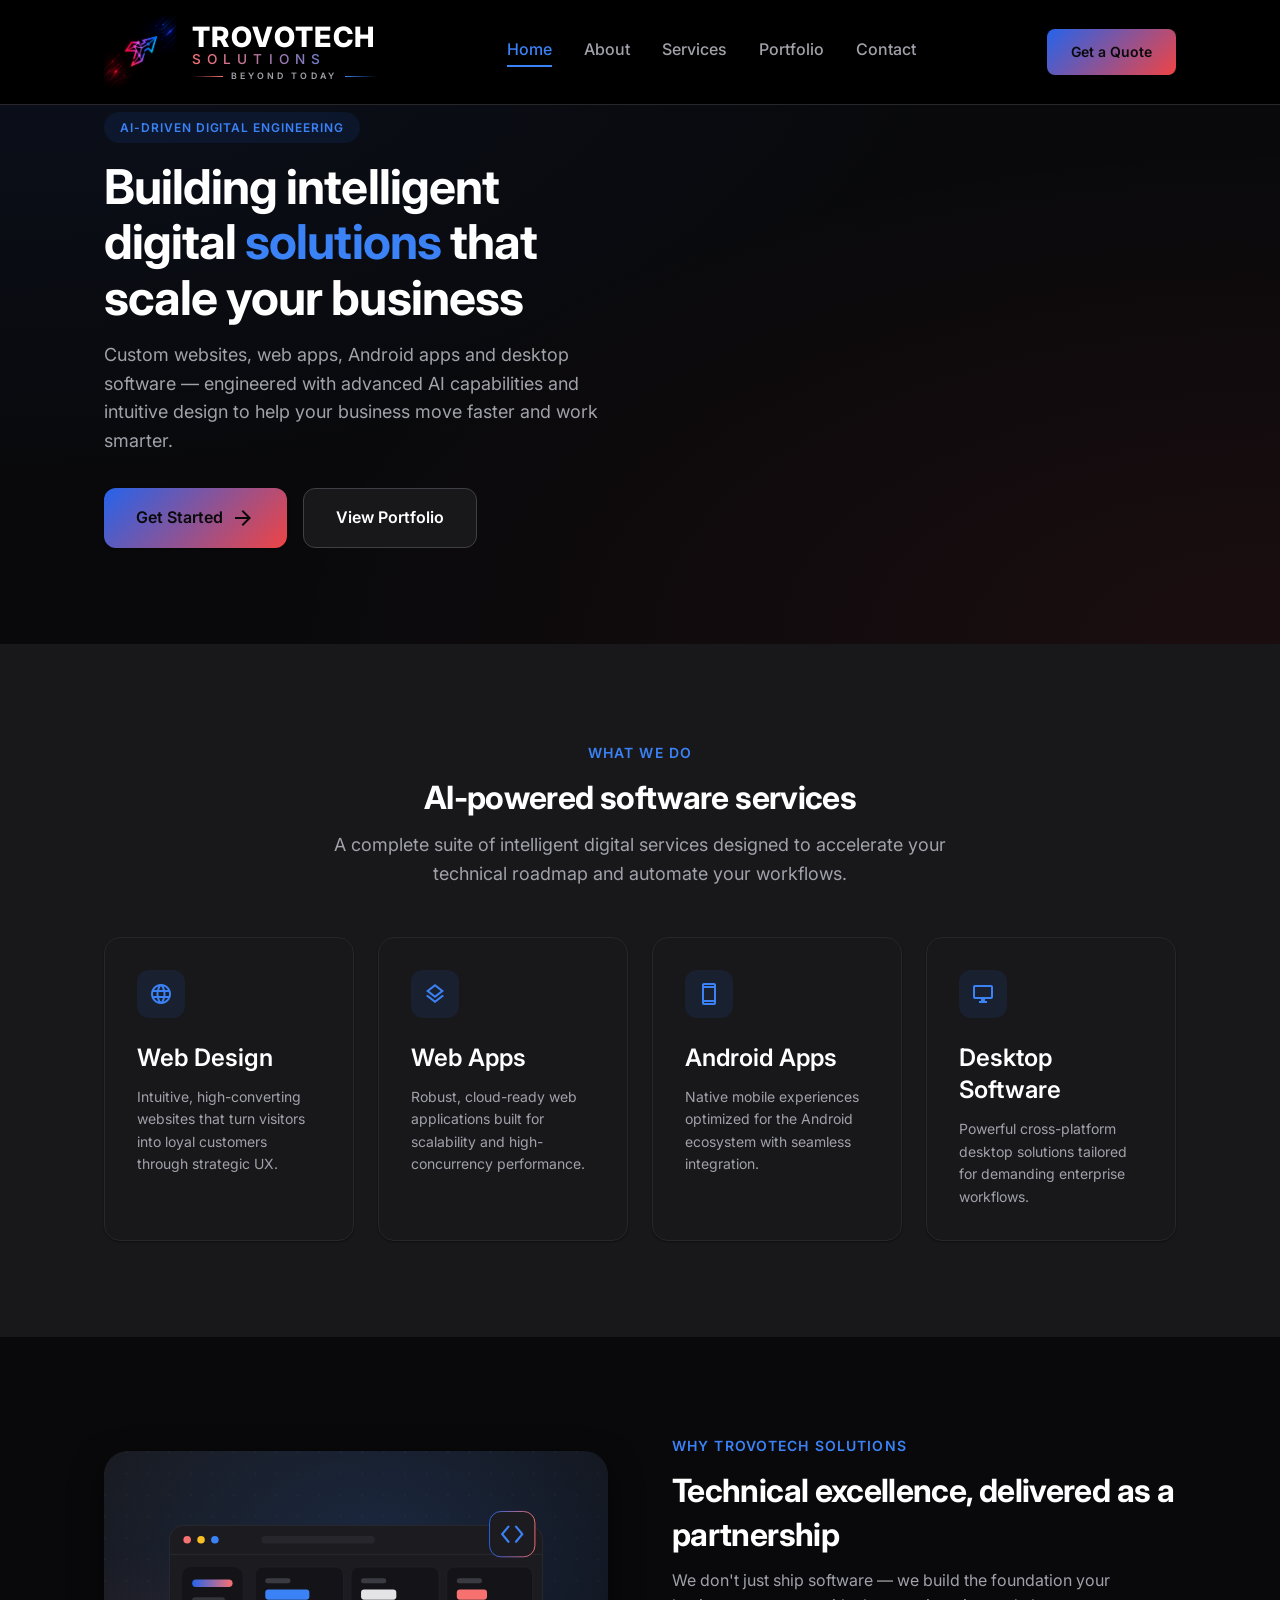
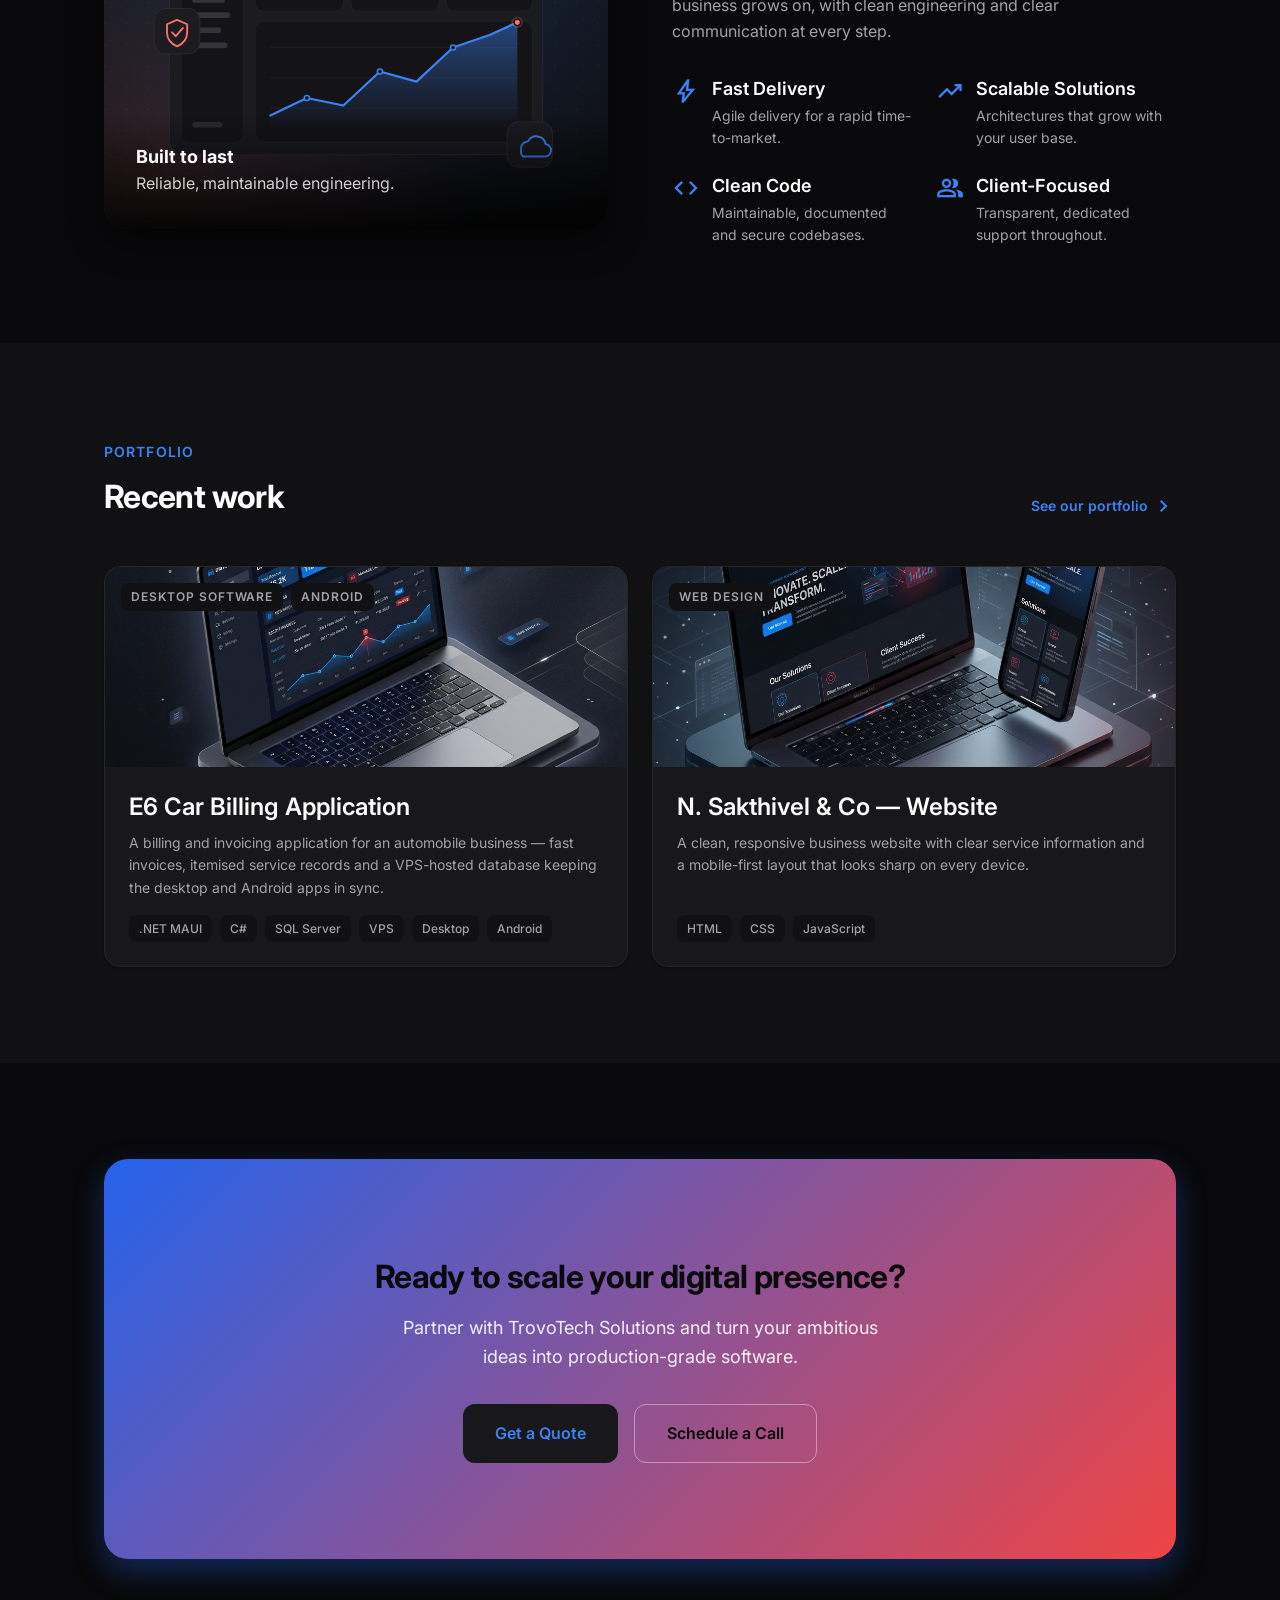
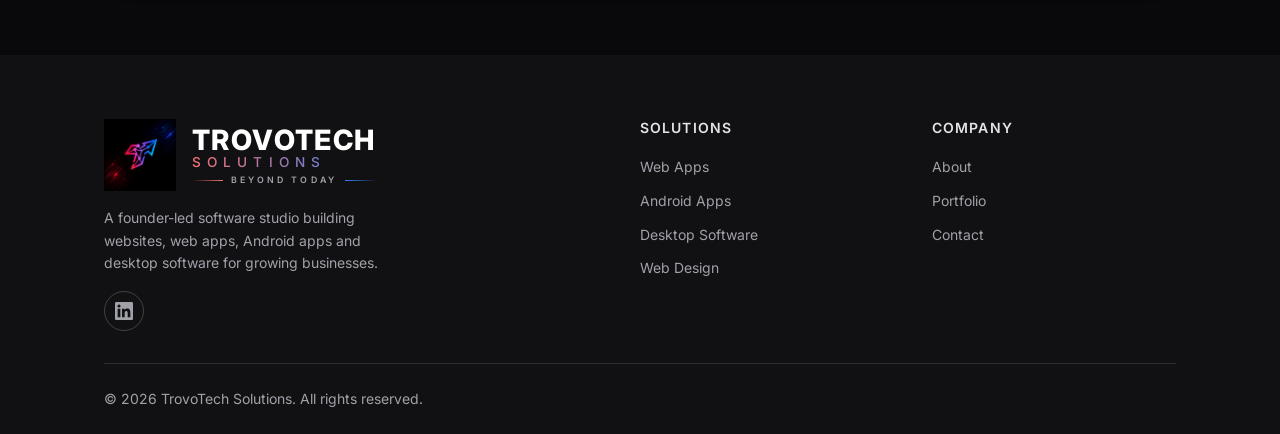
==== index.html @ b9d157e8 "Initial commit: TrovoTech Solutions website Static marketing site (5 pages) with: - Dark-theme UI, d" ====
<!DOCTYPE html>
<html lang="en">
<head>
  <meta charset="UTF-8" />
  <meta name="viewport" content="width=device-width, initial-scale=1.0" />
  <title>TrovoTech Solutions | Beyond Today</title>
  <meta name="description" content="TrovoTech Solutions builds high-performance websites, web apps, Android apps and desktop software for global businesses." />
  <link rel="canonical" href="https://trovotechsolutions.in/" />
  <link rel="icon" type="image/png" href="assets/logo.png" />

  <!-- Open Graph / social -->
  <meta property="og:type" content="website" />
  <meta property="og:site_name" content="TrovoTech Solutions" />
  <meta property="og:title" content="TrovoTech Solutions | Beyond Today" />
  <meta property="og:description" content="TrovoTech Solutions builds high-performance websites, web apps, Android apps and desktop software for global businesses." />
  <meta property="og:url" content="https://trovotechsolutions.in/" />
  <meta property="og:image" content="https://trovotechsolutions.in/assets/logo.png" />
  <meta name="twitter:card" content="summary_large_image" />
  <meta name="twitter:title" content="TrovoTech Solutions | Beyond Today" />
  <meta name="twitter:description" content="TrovoTech Solutions builds high-performance websites, web apps, Android apps and desktop software for global businesses." />
  <meta name="twitter:image" content="https://trovotechsolutions.in/assets/logo.png" />

  <!-- Fonts -->
  <link rel="preconnect" href="https://fonts.googleapis.com" />
  <link rel="preconnect" href="https://fonts.gstatic.com" crossorigin />
  <link href="https://fonts.googleapis.com/css2?family=Inter:wght@400;500;600;700;800&family=Material+Symbols+Outlined:opsz,wght,FILL,GRAD@24,400,0,0&display=swap" rel="stylesheet" />

  <!-- Styles -->
  <link rel="stylesheet" href="css/variables.css?v=3" />
  <link rel="stylesheet" href="css/style.css?v=3" />
  <link rel="stylesheet" href="css/responsive.css?v=3" />
  <!-- Structured data -->
  <script type="application/ld+json">
  {
    "@context": "https://schema.org",
    "@type": "Organization",
    "name": "TrovoTech Solutions",
    "url": "https://trovotechsolutions.in/",
    "logo": "https://trovotechsolutions.in/assets/logo.png",
    "description": "TrovoTech Solutions builds high-performance websites, web apps, Android apps and desktop software for global businesses.",
    "email": "info@trovotechsolutions.in",
    "telephone": "+91-9042672148",
    "founder": { "@type": "Person", "name": "Gokula Kannan Krishna Moorthi" },
    "address": { "@type": "PostalAddress", "addressRegion": "Tamil Nadu", "addressCountry": "IN" },
    "sameAs": ["https://www.linkedin.com/company/trovotechsolutions/"]
  }
  </script>
</head>
<body>
  <a href="#main" class="skip-link">Skip to content</a>

  <!-- ============ Navbar ============ -->
  <header class="navbar">
    <div class="container navbar__inner">
      <a href="index.html" class="brand-lockup">
          <img src="assets/logo.png" alt="TrovoTech Solutions" class="brand-lockup__icon" />
          <div class="brand-lockup__text">
            <span class="brand-lockup__title">TrovoTech</span>
            <span class="brand-lockup__subtitle">Solutions</span>
            <span class="brand-lockup__tagline">Beyond Today</span>
          </div>
        </a>
      <nav class="nav-links" aria-label="Primary">
        <a href="index.html" class="is-active">Home</a>
        <a href="about.html">About</a>
        <a href="services.html">Services</a>
        <a href="projects.html">Portfolio</a>
        <a href="contact.html">Contact</a>
      </nav>
      <a href="contact.html" class="btn btn--primary">Get a Quote</a>
      <button class="nav-toggle" aria-label="Toggle menu" aria-expanded="false">
        <span class="material-symbols-outlined">menu</span>
      </button>
    </div>
  </header>

  <main id="main">
    <!-- ============ Hero ============ -->
    <section class="hero">
      <div class="container hero__grid">
        <div>
          <span class="badge badge--brand badge--pill">AI-Driven Digital Engineering</span>
          <h1>Building intelligent digital <span>solutions</span> that scale your business</h1>
          <p class="lead">Custom websites, web apps, Android apps and desktop software — engineered with advanced AI capabilities and intuitive design to help your business move faster and work smarter.</p>
          <div class="hero__actions">
            <a href="contact.html" class="btn btn--primary btn--lg">Get Started <span class="material-symbols-outlined">arrow_forward</span></a>
            <a href="projects.html" class="btn btn--outline btn--lg">View Portfolio</a>
          </div>
        </div>
          <div class="hero__visual reveal">
            <div class="hero__video-mask">
              <video src="assets/Home_Page_Video.mp4" autoplay loop muted playsinline aria-hidden="true" class="hero__video"></video>
            </div>
          </div>
      </div>
    </section>

    <!-- ============ Services overview ============ -->
    <section class="section section--surface">
      <div class="container">
        <div class="section-head section-head--center">
          <span class="eyebrow">What We Do</span>
          <h2>AI-powered software services</h2>
          <p>A complete suite of intelligent digital services designed to accelerate your technical roadmap and automate your workflows.</p>
        </div>
        <div class="grid grid--4">
          <article class="card card--hover reveal">
            <span class="icon-box"><span class="material-symbols-outlined">language</span></span>
            <h3>Web Design</h3>
            <p>Intuitive, high-converting websites that turn visitors into loyal customers through strategic UX.</p>
          </article>
          <article class="card card--hover reveal">
            <span class="icon-box"><span class="material-symbols-outlined">layers</span></span>
            <h3>Web Apps</h3>
            <p>Robust, cloud-ready web applications built for scalability and high-concurrency performance.</p>
          </article>
          <article class="card card--hover reveal">
            <span class="icon-box"><span class="material-symbols-outlined">smartphone</span></span>
            <h3>Android Apps</h3>
            <p>Native mobile experiences optimized for the Android ecosystem with seamless integration.</p>
          </article>
          <article class="card card--hover reveal">
            <span class="icon-box"><span class="material-symbols-outlined">desktop_windows</span></span>
            <h3>Desktop Software</h3>
            <p>Powerful cross-platform desktop solutions tailored for demanding enterprise workflows.</p>
          </article>
        </div>
      </div>
    </section>

    <!-- ============ Why choose us ============ -->
    <section class="section">
      <div class="container split">
        <div class="media reveal">
          <img loading="lazy" src="assets/why-choose-us.svg" alt="Analytics dashboard illustration showing steady growth, representing TrovoTech's reliable engineering" />
          <div class="media__caption">
            <strong>Built to last</strong>
            <span>Reliable, maintainable engineering.</span>
          </div>
        </div>
        <div>
          <span class="eyebrow">Why TrovoTech Solutions</span>
          <h2>Technical excellence, delivered as a partnership</h2>
          <p class="text-muted mt-3">We don't just ship software — we build the foundation your business grows on, with clean engineering and clear communication at every step.</p>
          <div class="mini-grid">
            <div class="mini">
              <span class="material-symbols-outlined">bolt</span>
              <div><h4>Fast Delivery</h4><p>Agile delivery for a rapid time-to-market.</p></div>
            </div>
            <div class="mini">
              <span class="material-symbols-outlined">trending_up</span>
              <div><h4>Scalable Solutions</h4><p>Architectures that grow with your user base.</p></div>
            </div>
            <div class="mini">
              <span class="material-symbols-outlined">code</span>
              <div><h4>Clean Code</h4><p>Maintainable, documented and secure codebases.</p></div>
            </div>
            <div class="mini">
              <span class="material-symbols-outlined">group</span>
              <div><h4>Client-Focused</h4><p>Transparent, dedicated support throughout.</p></div>
            </div>
          </div>
        </div>
      </div>
    </section>

    <!-- ============ Featured projects ============ -->
    <section class="section section--tint">
      <div class="container">
        <div class="section-head section-head--row">
          <div>
            <span class="eyebrow">Portfolio</span>
            <h2>Recent work</h2>
          </div>
          <a href="projects.html" class="link-arrow">See our portfolio <span class="material-symbols-outlined">chevron_right</span></a>
        </div>
        <div class="grid grid--2">
          <article class="project-card reveal">
            <div class="project-card__media">
              <div class="project-card__badges">
                <span class="badge">Desktop Software</span>
                <span class="badge">Android</span>
              </div>
              <img loading="lazy" src="assets/e6-mockup.png" alt="E6 Car Billing Application Mockup" />
            </div>
            <div class="project-card__body">
              <h3>E6 Car Billing Application</h3>
              <p>A billing and invoicing application for an automobile business — fast invoices, itemised service records and a VPS-hosted database keeping the desktop and Android apps in sync.</p>
              <div class="tech-stack"><span>.NET MAUI</span><span>C#</span><span>SQL Server</span><span>VPS</span><span>Desktop</span><span>Android</span></div>
            </div>
          </article>
          <article class="project-card reveal">
            <div class="project-card__media">
              <div class="project-card__badges">
                <span class="badge">Web Design</span>
              </div>
              <img loading="lazy" src="assets/nsakthivel-mockup.png" alt="N. Sakthivel & Co Website Mockup" />
            </div>
            <div class="project-card__body">
              <h3>N. Sakthivel &amp; Co — Website</h3>
              <p>A clean, responsive business website with clear service information and a mobile-first layout that looks sharp on every device.</p>
              <div class="tech-stack"><span>HTML</span><span>CSS</span><span>JavaScript</span></div>
            </div>
          </article>
        </div>
      </div>
    </section>

    <!-- ============ CTA banner ============ -->
    <section class="section" id="contact">
      <div class="container">
        <div class="cta reveal">
          <h2>Ready to scale your digital presence?</h2>
          <p>Partner with TrovoTech Solutions and turn your ambitious ideas into production-grade software.</p>
          <div class="cta__actions">
            <a href="contact.html" class="btn btn--white btn--lg">Get a Quote</a>
            <a href="contact.html" class="btn btn--ghost btn--lg">Schedule a Call</a>
          </div>
        </div>
      </div>
    </section>
  </main>

  <!-- ============ Footer ============ -->
  <footer class="footer">
    <div class="container">
      <div class="footer__grid">
        <div>
          <a href="index.html" class="brand-lockup">
          <img src="assets/logo.png" alt="TrovoTech Solutions" class="brand-lockup__icon" />
          <div class="brand-lockup__text">
            <span class="brand-lockup__title">TrovoTech</span>
            <span class="brand-lockup__subtitle">Solutions</span>
            <span class="brand-lockup__tagline">Beyond Today</span>
          </div>
        </a>
          <p class="footer__about">A founder-led software studio building websites, web apps, Android apps and desktop software for growing businesses.</p>
          <div class="socials">
            <a href="https://www.linkedin.com/company/trovotechsolutions/?viewAsMember=true" target="_blank" rel="noopener noreferrer" aria-label="LinkedIn"><svg viewBox="0 0 24 24"><path d="M20.447 20.452h-3.554v-5.569c0-1.328-.027-3.037-1.852-3.037-1.853 0-2.136 1.445-2.136 2.939v5.667H9.351V9h3.414v1.561h.046c.477-.9 1.637-1.85 3.37-1.85 3.601 0 4.267 2.37 4.267 5.455v6.286zM5.337 7.433a2.062 2.062 0 01-2.063-2.065 2.064 2.064 0 112.063 2.065zm1.782 13.019H3.555V9h3.564v11.452zM22.225 0H1.771C.792 0 0 .774 0 1.729v20.542C0 23.227.792 24 1.771 24h20.451C23.2 24 24 23.227 24 22.271V1.729C24 .774 23.2 0 22.222 0h.003z"/></svg></a>
          </div>
        </div>
        <div>
          <h4>Solutions</h4>
          <ul class="footer__links">
            <li><a href="services.html">Web Apps</a></li>
            <li><a href="services.html">Android Apps</a></li>
            <li><a href="services.html">Desktop Software</a></li>
            <li><a href="services.html">Web Design</a></li>
          </ul>
        </div>
        <div>
          <h4>Company</h4>
          <ul class="footer__links">
            <li><a href="about.html">About</a></li>
            <li><a href="projects.html">Portfolio</a></li>
            <li><a href="contact.html">Contact</a></li>
          </ul>
        </div>
      </div>
      <div class="footer__bottom">
        <p>&copy; <span data-year>2026</span> TrovoTech Solutions. All rights reserved.</p>
      </div>
    </div>
  </footer>

  <script src="js/main.js?v=3"></script>
</body>
</html>
---- css/variables.css ----
/* ==========================================================================
   Trovotech Solutions — Design Tokens
   Single source of truth for colors, typography, spacing, radius & elevation.
   ========================================================================== */

:root {
  /* ---------- Brand Colors ---------- */
  --color-primary: #ffffff;        /* White — authority, headings, footer */
  --color-primary-600: #f4f4f5;    /* Off-white hover/tint */
  --color-secondary: #3b82f6;      /* Vivid Blue — primary actions, links (adjusted for dark mode) */
  --color-secondary-600: #2563eb;  /* Blue hover */
  --color-accent: #f87171;         /* Vibrant Red — highlights, gradient terminus (adjusted for dark mode) */

  /* ---------- Surfaces & Text ---------- */
  --color-bg: #09090b;             /* Page canvas (Deep Black) */
  --color-surface: #18181b;        /* Cards / containers (Zinc 900) */
  --color-surface-alt: #111113;    /* Subtle section contrast (Very Dark Zinc) */
  --color-text: #e4e4e7;           /* Primary text (Zinc 200) */
  --color-text-muted: #a1a1aa;     /* Secondary text (Zinc 400) */
  --color-text-invert: #09090b;    /* Text on light surfaces (Inverted) */
  --color-border: #27272a;         /* Hairline borders (Zinc 800) */
  --color-border-strong: #3f3f46;  /* Input borders (Zinc 700) */

  /* ---------- Tinted Utility ---------- */
  --color-secondary-tint: rgba(37, 99, 235, 0.10);
  --color-accent-tint: rgba(239, 68, 68, 0.10);

  /* ---------- Gradients ---------- */
  --gradient-brand: linear-gradient(135deg, #2563eb 0%, #ef4444 100%);
  --gradient-hero: radial-gradient(at 0% 0%, rgba(37, 99, 235, 0.08) 0, transparent 55%),
                   radial-gradient(at 100% 100%, rgba(239, 68, 68, 0.08) 0, transparent 55%);

  /* ---------- Typography ---------- */
  --font-sans: "Inter", system-ui, -apple-system, "Segoe UI", Roboto, sans-serif;

  --fs-display: 3rem;      /* 48px — hero H1 */
  --fs-h1: 2.5rem;         /* 40px */
  --fs-h2: 2rem;           /* 32px — section titles */
  --fs-h3: 1.5rem;         /* 24px — card titles */
  --fs-h4: 1.125rem;       /* 18px */
  --fs-lg: 1.125rem;       /* 18px — lead paragraph */
  --fs-base: 1rem;         /* 16px — body */
  --fs-sm: 0.875rem;       /* 14px — small text / labels */
  --fs-xs: 0.75rem;        /* 12px — badges / captions */

  --fw-regular: 400;
  --fw-medium: 500;
  --fw-semibold: 600;
  --fw-bold: 700;
  --fw-extrabold: 800;

  --lh-tight: 1.15;
  --lh-snug: 1.35;
  --lh-normal: 1.6;
  --tracking-tight: -0.02em;
  --tracking-wide: 0.08em;

  /* ---------- Spacing scale (4px base) ---------- */
  --space-1: 0.25rem;   /* 4  */
  --space-2: 0.5rem;    /* 8  */
  --space-3: 0.75rem;   /* 12 */
  --space-4: 1rem;      /* 16 */
  --space-5: 1.5rem;    /* 24 */
  --space-6: 2rem;      /* 32 */
  --space-7: 3rem;      /* 48 */
  --space-8: 4rem;      /* 64 */
  --space-9: 6rem;      /* 96 */

  /* ---------- Layout ---------- */
  --container-max: 1200px;
  --container-pad: 1.25rem;   /* mobile gutters (20px) */
  --section-y: 4rem;          /* vertical section rhythm (mobile) */

  /* ---------- Radius ---------- */
  --radius-sm: 8px;
  --radius-md: 12px;
  --radius-lg: 16px;
  --radius-xl: 24px;
  --radius-pill: 9999px;

  /* ---------- Elevation (tuned for dark canvas) ---------- */
  --shadow-sm: 0 1px 2px rgba(0, 0, 0, 0.4);
  --shadow-md: 0 4px 20px rgba(0, 0, 0, 0.5);
  --shadow-lg: 0 12px 32px rgba(0, 0, 0, 0.6);
  --shadow-brand: 0 12px 30px rgba(37, 99, 235, 0.35);

  /* ---------- Motion ---------- */
  --transition: 0.25s ease;
}
---- css/style.css ----
/* ==========================================================================
   Trovotech Solutions — Core Styles
   Structure: 1) Reset/Base  2) Layout  3) Components  4) Page sections
   All colors/spacing pull from variables.css. No hard-coded hex here except
   inside gradients already tokenized. Mobile-first; breakpoints in responsive.css
   ========================================================================== */

/* ============================ 1. RESET & BASE ============================ */
*,
*::before,
*::after { box-sizing: border-box; }

* { margin: 0; padding: 0; }

html { scroll-behavior: smooth; -webkit-text-size-adjust: 100%; }

body {
  font-family: var(--font-sans);
  font-size: var(--fs-base);
  font-weight: var(--fw-regular);
  line-height: var(--lh-normal);
  color: var(--color-text);
  background-color: var(--color-bg);
  -webkit-font-smoothing: antialiased;
  overflow-x: hidden;
}

img { max-width: 100%; display: block; }
a { color: inherit; text-decoration: none; }
ul { list-style: none; }
button { font-family: inherit; cursor: pointer; border: none; background: none; }

/* Visible keyboard focus for all interactive elements (mouse clicks stay clean) */
:focus-visible {
  outline: 2px solid var(--color-secondary);
  outline-offset: 3px;
  border-radius: var(--radius-sm);
}

/* Skip-to-content link: hidden until focused via keyboard */
.skip-link {
  position: absolute;
  left: var(--space-4);
  top: -100px;
  z-index: 100;
  padding: 0.625rem 1rem;
  background: var(--color-secondary);
  color: var(--color-text-invert);
  font-weight: var(--fw-semibold);
  border-radius: var(--radius-sm);
  transition: top var(--transition);
}
.skip-link:focus { top: var(--space-4); }

h1, h2, h3, h4 {
  color: var(--color-primary);
  line-height: var(--lh-snug);
  font-weight: var(--fw-bold);
}
h1 { font-size: var(--fs-h1); line-height: var(--lh-tight); letter-spacing: var(--tracking-tight); }
h2 { font-size: var(--fs-h2); letter-spacing: var(--tracking-tight); }
h3 { font-size: var(--fs-h3); font-weight: var(--fw-semibold); }
h4 { font-size: var(--fs-h4); font-weight: var(--fw-semibold); }

/* ============================ 2. LAYOUT ============================ */

/* Centered content wrapper */
.container {
  width: 100%;
  max-width: var(--container-max);
  margin-inline: auto;
  padding-inline: var(--container-pad);
}

/* Vertical rhythm block */
.section { padding-block: var(--section-y); }
.section--tint { background-color: var(--color-surface-alt); }
.section--surface { background-color: var(--color-surface); }

/* Section intro heading group */
.section-head { max-width: 640px; margin-bottom: var(--space-7); }
.section-head--center { margin-inline: auto; text-align: center; }
.section-head p { color: var(--color-text-muted); margin-top: var(--space-3); font-size: var(--fs-lg); }

/* Eyebrow label above headings */
.eyebrow {
  display: inline-block;
  font-size: var(--fs-sm);
  font-weight: var(--fw-semibold);
  letter-spacing: var(--tracking-wide);
  text-transform: uppercase;
  color: var(--color-secondary);
  margin-bottom: var(--space-3);
}

/* Reusable grids */
.grid { display: grid; gap: var(--space-5); }
.grid--2 { grid-template-columns: repeat(2, 1fr); }
.grid--3 { grid-template-columns: repeat(3, 1fr); }
.grid--4 { grid-template-columns: repeat(4, 1fr); }

/* Generic muted paragraph */
.text-muted { color: var(--color-text-muted); }
.lead { font-size: var(--fs-lg); color: var(--color-text-muted); line-height: var(--lh-normal); }

/* ============================ 3. COMPONENTS ============================ */

/* ---- Buttons ---- */
.btn {
  display: inline-flex;
  align-items: center;
  justify-content: center;
  gap: var(--space-2);
  padding: 0.75rem 1.5rem;
  font-size: var(--fs-sm);
  font-weight: var(--fw-semibold);
  border-radius: var(--radius-sm);
  transition: transform var(--transition), box-shadow var(--transition),
              background-color var(--transition), color var(--transition),
              border-color var(--transition);
  white-space: nowrap;
}
.btn:active { transform: scale(0.97); }

.btn--primary {
  background: var(--gradient-brand);
  color: var(--color-text-invert);
  box-shadow: var(--shadow-sm);
}
.btn--primary:hover { transform: translateY(-2px); box-shadow: var(--shadow-brand); }

.btn--outline {
  background: var(--color-surface);
  color: var(--color-primary);
  border: 1px solid var(--color-border-strong);
}
.btn--outline:hover { border-color: var(--color-secondary); color: var(--color-secondary); }

.btn--ghost {
  color: var(--color-text-invert);
  border: 1px solid rgba(255, 255, 255, 0.4);
}
.btn--ghost:hover { background: rgba(255, 255, 255, 0.12); }

.btn--lg { padding: 1rem 2rem; font-size: var(--fs-base); border-radius: var(--radius-md); }

/* Text link with arrow */
.link-arrow {
  display: inline-flex;
  align-items: center;
  gap: var(--space-1);
  color: var(--color-secondary);
  font-weight: var(--fw-semibold);
  font-size: var(--fs-sm);
}
.link-arrow:hover { gap: var(--space-2); }

/* ---- Cards ---- */
.card {
  background: var(--color-surface);
  border: 1px solid var(--color-border);
  border-radius: var(--radius-lg);
  padding: var(--space-6);
  box-shadow: var(--shadow-sm);
  transition: transform var(--transition), box-shadow var(--transition),
              border-color var(--transition);
}
.card--hover:hover {
  transform: translateY(-6px);
  box-shadow: var(--shadow-lg);
  border-color: var(--color-secondary);
}

/* Icon chip inside cards */
.icon-box {
  width: 3rem;
  height: 3rem;
  display: inline-flex;
  align-items: center;
  justify-content: center;
  border-radius: var(--radius-md);
  background: var(--color-secondary-tint);
  color: var(--color-secondary);
  margin-bottom: var(--space-5);
  transition: background-color var(--transition), color var(--transition);
}
.card--hover:hover .icon-box { background: var(--color-secondary); color: var(--color-text-invert); }

.card h3 { margin-bottom: var(--space-3); }
.card p { color: var(--color-text-muted); font-size: var(--fs-sm); }

/* Badges / chips */
.badge {
  display: inline-block;
  font-size: var(--fs-xs);
  font-weight: var(--fw-semibold);
  letter-spacing: var(--tracking-wide);
  text-transform: uppercase;
  padding: 0.25rem 0.625rem;
  border-radius: var(--radius-sm);
  background: var(--color-surface-alt);
  color: var(--color-text-muted);
}
.badge--brand { background: var(--color-secondary-tint); color: var(--color-secondary); }
.badge--pill { border-radius: var(--radius-pill); padding: 0.375rem 1rem; }

/* Feature list with check icons */
.feature-list { display: grid; gap: var(--space-3); }
.feature-list li {
  display: flex;
  align-items: center;
  gap: var(--space-3);
  color: var(--color-text-muted);
  font-size: var(--fs-sm);
}
.feature-list .material-symbols-outlined {
  color: var(--color-secondary);
  font-size: 1.25rem;
  font-variation-settings: 'FILL' 1;
}

/* ---- Navbar ---- */
.navbar {
  position: fixed;
  inset: 0 0 auto 0;
  z-index: 50;
  background: #000000;
  border-bottom: 1px solid var(--color-border);
  transition: box-shadow var(--transition), padding var(--transition);
}
.navbar.is-scrolled { box-shadow: var(--shadow-md); }
.navbar__inner {
  display: flex;
  align-items: center;
  justify-content: space-between;
  padding-block: var(--space-4);
}
.nav-links { display: flex; align-items: center; gap: var(--space-6); }
.nav-links a {
  font-size: var(--fs-base);
  color: var(--color-text-muted);
  font-weight: var(--fw-medium);
  padding-bottom: 2px;
  border-bottom: 2px solid transparent;
  transition: color var(--transition), border-color var(--transition);
}
.nav-links a:hover { color: var(--color-secondary); }
.nav-links a.is-active { color: var(--color-secondary); border-bottom-color: var(--color-secondary); }

.nav-toggle { display: none; color: var(--color-primary); }

/* ---- Footer ---- */
.footer {
  background: var(--color-surface-alt);
  color: var(--color-text-muted);
}
.footer__grid {
  display: grid;
  grid-template-columns: 2fr 1fr 1fr;
  gap: var(--space-7);
  padding-block: var(--space-8) var(--space-6);
}
.footer__about { max-width: 34ch; margin-block: var(--space-4); font-size: var(--fs-sm); }
.footer h4 {
  color: var(--color-text);
  font-size: var(--fs-sm);
  text-transform: uppercase;
  letter-spacing: var(--tracking-wide);
  margin-bottom: var(--space-4);
}
.footer__links { display: grid; gap: var(--space-2); }
.footer__links a { font-size: var(--fs-sm); transition: color var(--transition); }
.footer__links a:hover { color: var(--color-accent); }

.socials { display: flex; gap: var(--space-3); margin-top: var(--space-4); }
.socials a {
  width: 2.5rem;
  height: 2.5rem;
  display: inline-flex;
  align-items: center;
  justify-content: center;
  border-radius: var(--radius-pill);
  border: 1px solid rgba(255, 255, 255, 0.2);
  transition: border-color var(--transition), color var(--transition);
}
.socials a:hover { border-color: var(--color-accent); color: var(--color-accent); }
.socials svg { width: 1.125rem; height: 1.125rem; fill: currentColor; }

.footer__bottom {
  border-top: 1px solid rgba(255, 255, 255, 0.12);
  padding-block: var(--space-5);
  display: flex;
  justify-content: space-between;
  align-items: center;
  gap: var(--space-4);
  font-size: var(--fs-sm);
}
.footer__bottom a:hover { color: var(--color-accent); }
.footer__legal { display: flex; gap: var(--space-5); }

/* ============================ 4. PAGE SECTIONS ============================ */

/* ---- Hero (shared) ---- */
.hero {
  padding-top: calc(var(--space-9) + var(--space-4));
  padding-bottom: var(--section-y);
  background-image: var(--gradient-hero);
}
.hero__grid {
  display: grid;
  grid-template-columns: 1fr 1fr;
  gap: var(--space-8);
  align-items: center;
}
.hero h1 { font-size: var(--fs-display); margin-block: var(--space-4); }
.hero h1 span { color: var(--color-secondary); }
.hero .lead { margin-bottom: var(--space-6); max-width: 46ch; }
.hero__actions { display: flex; flex-wrap: wrap; gap: var(--space-4); }

/* Page hero (interior pages, single column) */
.page-hero { padding-top: calc(var(--space-9) + var(--space-6)); padding-bottom: var(--section-y); }
.page-hero__inner { max-width: 720px; }
.page-hero h1 { font-size: var(--fs-display); margin-block: var(--space-4); }
.page-hero h1 span { color: var(--color-secondary); }

/* Home hero visual (video) */
.hero__visual { position: relative; }

/* Pill row (hero tags) */
.pill-row { display: flex; flex-wrap: wrap; gap: var(--space-3); margin-top: var(--space-5); }
.pill {
  display: inline-flex;
  align-items: center;
  gap: var(--space-2);
  padding: 0.5rem 1rem;
  border-radius: var(--radius-pill);
  background: var(--color-surface);
  border: 1px solid var(--color-border);
  font-size: var(--fs-sm);
  font-weight: var(--fw-medium);
}
.pill .material-symbols-outlined { color: var(--color-secondary); font-size: 1.125rem; }

/* ---- Why choose us / split media ---- */
.split { display: grid; grid-template-columns: 1fr 1fr; gap: var(--space-8); align-items: center; }
.media {
  position: relative;
  border-radius: var(--radius-xl);
  overflow: hidden;
  box-shadow: var(--shadow-lg);
  aspect-ratio: 4 / 3;
}
.media img { width: 100%; height: 100%; object-fit: cover; transition: transform 0.6s ease; }
.media:hover img { transform: scale(1.06); }
.media__caption {
  position: absolute;
  inset: auto 0 0 0;
  padding: var(--space-6);
  color: #ffffff;
  background: linear-gradient(to top, rgba(0, 0, 0, 0.8), transparent);
}
.media__caption strong { display: block; font-size: var(--fs-h4); color: #ffffff; }
.media__caption span { color: rgba(255, 255, 255, 0.8); }

/* Feature mini-grid (icon + text) */
.mini-grid { display: grid; grid-template-columns: 1fr 1fr; gap: var(--space-5); margin-top: var(--space-6); }
.mini { display: flex; gap: var(--space-3); }
.mini .material-symbols-outlined { color: var(--color-secondary); font-size: 1.75rem; }
.mini h4 { color: var(--color-primary); margin-bottom: var(--space-1); }
.mini p { font-size: var(--fs-sm); color: var(--color-text-muted); }

/* ---- Project cards ---- */
.project-card {
  background: var(--color-surface);
  border: 1px solid var(--color-border);
  border-radius: var(--radius-lg);
  overflow: hidden;
  box-shadow: var(--shadow-sm);
  transition: transform var(--transition), box-shadow var(--transition);
  display: flex;
  flex-direction: column;
}
.project-card:hover { transform: translateY(-6px); box-shadow: var(--shadow-lg); }
.project-card__media { height: 200px; overflow: hidden; position: relative; }
.project-card__media img { width: 100%; height: 100%; object-fit: cover; transition: transform 0.5s ease; }
.project-card:hover .project-card__media img { transform: scale(1.06); }
.project-card__badges {
  position: absolute;
  top: var(--space-4);
  left: var(--space-4);
  display: flex;
  flex-wrap: wrap;
  gap: var(--space-2);
}
.project-card__body { padding: var(--space-5); display: flex; flex-direction: column; flex: 1; }
.project-card__body h3 { margin-bottom: var(--space-2); }
.project-card__body p { color: var(--color-text-muted); font-size: var(--fs-sm); margin-bottom: var(--space-4); }
.tech-stack { display: flex; flex-wrap: wrap; gap: var(--space-2); margin-top: auto; }
.tech-stack span {
  font-size: var(--fs-xs);
  font-weight: var(--fw-medium);
  padding: 0.25rem 0.625rem;
  border-radius: var(--radius-sm);
  background: var(--color-surface-alt);
  color: var(--color-text-muted);
}

/* ---- CTA banner ---- */
.cta {
  background: var(--gradient-brand);
  border-radius: var(--radius-xl);
  padding: var(--space-9) var(--space-6);
  text-align: center;
  color: var(--color-text-invert);
  box-shadow: var(--shadow-brand);
}
.cta h2 { color: var(--color-text-invert); margin-bottom: var(--space-4); }
.cta p { color: rgba(255, 255, 255, 0.9); max-width: 46ch; margin: 0 auto var(--space-6); font-size: var(--fs-lg); }
.cta__actions { display: flex; flex-wrap: wrap; gap: var(--space-4); justify-content: center; }

/* ---- Services (detailed page) ---- */
.service {
  background: var(--color-surface);
  border: 1px solid var(--color-border);
  border-radius: var(--radius-lg);
  padding: var(--space-7);
  box-shadow: var(--shadow-sm);
  transition: transform var(--transition), box-shadow var(--transition);
}
.service:hover { transform: translateY(-4px); box-shadow: var(--shadow-lg); }
.service h2 { font-size: var(--fs-h3); margin-bottom: var(--space-3); }
.service > p { color: var(--color-text-muted); margin-bottom: var(--space-5); }
.service__cols { display: grid; grid-template-columns: 1fr 1fr; gap: var(--space-4); margin-bottom: var(--space-5); }
.use-case {
  background: var(--color-surface-alt);
  border: 1px solid var(--color-border);
  border-radius: var(--radius-md);
  padding: var(--space-4);
}
.use-case span { display: block; font-size: var(--fs-xs); text-transform: uppercase; letter-spacing: var(--tracking-wide); color: var(--color-text-muted); margin-bottom: var(--space-2); }
.use-case p { font-size: var(--fs-sm); font-style: italic; color: var(--color-text); }

/* ---- Founder / bio split ---- */
.founder__photo {
  border-radius: var(--radius-xl);
  overflow: hidden;
  box-shadow: var(--shadow-lg);
  border: 4px solid var(--color-surface);
  aspect-ratio: 1 / 1;
}
.founder__photo img { width: 100%; height: 100%; object-fit: cover; }
.quote { font-size: var(--fs-lg); font-style: italic; color: var(--color-primary); line-height: var(--lh-normal); margin-bottom: var(--space-5); }
.stats-row { display: grid; grid-template-columns: repeat(2, 1fr); gap: var(--space-5); border-top: 1px solid var(--color-border); padding-top: var(--space-6); margin-top: var(--space-6); }
.stat strong { display: block; font-size: var(--fs-h3); color: var(--color-primary); }
.stat span { font-size: var(--fs-sm); color: var(--color-text-muted); }

/* ---- Tech arsenal (dark band) ---- */
.band { background: var(--color-surface-alt); color: var(--color-text-muted); text-align: center; }
.band h2 { color: var(--color-primary); }
.band p { max-width: 56ch; margin: var(--space-3) auto var(--space-7); }
.tech-row { display: flex; flex-wrap: wrap; justify-content: center; gap: var(--space-7); }
.tech-item { display: flex; flex-direction: column; align-items: center; gap: var(--space-3); }
.tech-item .chip {
  width: 4rem; height: 4rem;
  border-radius: var(--radius-md);
  background: rgba(255, 255, 255, 0.08);
  display: flex; align-items: center; justify-content: center;
  color: var(--color-primary);
  transition: background-color var(--transition);
}
.tech-item:hover .chip { background: rgba(255, 255, 255, 0.18); }
.tech-item .material-symbols-outlined { font-size: 2rem; font-variation-settings: 'FILL' 1; }
.tech-item span { font-size: var(--fs-sm); font-weight: var(--fw-medium); color: var(--color-text); }

/* Section header with side action */
.section-head--row { display: flex; justify-content: space-between; align-items: flex-end; flex-wrap: wrap; gap: var(--space-4); max-width: none; }

/* Material Symbols baseline */
.material-symbols-outlined {
  font-variation-settings: 'FILL' 0, 'wght' 400, 'GRAD' 0, 'opsz' 24;
  line-height: 1;
  vertical-align: middle;
}

/* Scroll-reveal helper */
.reveal { opacity: 0; transform: translateY(24px); transition: opacity 0.7s ease, transform 0.7s ease; }
.reveal.is-visible { opacity: 1; transform: none; }

/* ============================ 5. UTILITIES & MODIFIERS ============================ */
/* Small, reusable helpers so markup carries no inline CSS. */

/* Spacing helpers */
.mt-3 { margin-top: var(--space-3); }
.mt-4 { margin-top: var(--space-4); }
.mt-6 { margin-top: var(--space-6); }
.section--flush { padding-top: 0; }

/* White CTA button on brand gradient */
.btn--white { background: var(--color-surface); color: var(--color-secondary); }
.btn--white:hover { background: var(--color-surface-alt); transform: translateY(-2px); }

/* Centered page-hero variant (clients) */
.page-hero__inner--center { max-width: 760px; margin-inline: auto; text-align: center; }
.page-hero__inner--center .lead { margin-inline: auto; }


/* Hide helper (used for graceful image fallback via JS) */
.is-hidden { display: none !important; }

/* ---- Project card: icon banner variant (no photo needed) ---- */
.project-card__banner {
  height: 160px;
  display: flex;
  align-items: center;
  justify-content: center;
  background: var(--gradient-brand);
  color: var(--color-text-invert);
  position: relative;
}
.project-card__banner .material-symbols-outlined { font-size: 3.5rem; }
.project-card__banner .badge {
  position: absolute;
  top: var(--space-4);
  left: var(--space-4);
  background: rgba(255, 255, 255, 0.9);
  color: var(--color-secondary);
}
.project-card__link { margin-top: var(--space-4); }

/* ---- Client logo grid with captions ---- */
.client-grid {
  display: flex;
  flex-wrap: wrap;
  gap: var(--space-6);
  justify-content: center;
}
.client {
  display: flex;
  flex-direction: column;
  align-items: center;
  gap: var(--space-3);
  width: 220px;
}
.client__box {
  width: 100%;
  height: 7rem;
  display: flex;
  align-items: center;
  justify-content: center;
  padding: var(--space-5);
  background: var(--color-surface);
  border: 1px solid var(--color-border);
  border-radius: var(--radius-md);
  box-shadow: var(--shadow-sm);
  transition: transform var(--transition), box-shadow var(--transition);
}
.client:hover .client__box { transform: translateY(-4px); box-shadow: var(--shadow-lg); }
.client__box img { max-height: 100%; width: auto; }
.client__box .material-symbols-outlined { font-size: 2.5rem; color: var(--color-secondary); }
.client figcaption { text-align: center; font-size: var(--fs-sm); font-weight: var(--fw-semibold); color: var(--color-primary); }
.client figcaption span { display: block; font-weight: var(--fw-regular); color: var(--color-text-muted); font-size: var(--fs-xs); }

/* ---- Brand Lockup ---- */
.brand-lockup {
  display: flex;
  align-items: center;
  gap: var(--space-4);
  text-decoration: none;
}
.brand-lockup__icon {
  height: 72px;
  width: auto;
  object-fit: contain;
}
.brand-lockup__text {
  display: flex;
  flex-direction: column;
  line-height: 1;
}
.brand-lockup__title {
  font-size: 1.75rem;
  font-weight: 800;
  color: #ffffff;
  text-transform: uppercase;
  letter-spacing: 0.05em;
  margin-bottom: 2px;
}
.brand-lockup__subtitle {
  font-size: 0.85rem;
  font-weight: 500;
  text-transform: uppercase;
  letter-spacing: 0.45em;
  background: linear-gradient(90deg, #f87171, #3b82f6);
  -webkit-background-clip: text;
  -webkit-text-fill-color: transparent;
  margin-bottom: 6px;
}
.brand-lockup__tagline {
  font-size: 0.55rem;
  font-weight: 600;
  text-transform: uppercase;
  letter-spacing: 0.35em;
  color: var(--color-text-muted);
  display: flex;
  align-items: center;
  gap: 8px;
}
.brand-lockup__tagline::before {
  content: "";
  flex: 1;
  height: 1px;
  background: linear-gradient(90deg, transparent, #f87171);
}
.brand-lockup__tagline::after {
  content: "";
  flex: 1;
  height: 1px;
  background: linear-gradient(90deg, #3b82f6, transparent);
}

/* ---- Contact Page Specific ---- */
.contact-split {
  display: grid;
  grid-template-columns: 1fr 1.5fr;
  gap: var(--space-8);
  align-items: start;
}

@media (max-width: 900px) {
  .contact-split {
    grid-template-columns: 1fr;
  }
}

.contact-info-list {
  display: flex;
  flex-direction: column;
  gap: var(--space-6);
  margin-top: var(--space-6);
}

.contact-info-item {
  display: flex;
  align-items: flex-start;
  gap: var(--space-4);
}

.contact-icon {
  width: 48px;
  height: 48px;
  border-radius: 50%;
  background-color: var(--color-secondary-tint);
  display: flex;
  align-items: center;
  justify-content: center;
  flex-shrink: 0;
  border: 1px solid var(--color-secondary-tint);
}

.contact-icon .material-symbols-outlined {
  color: var(--color-secondary);
  font-size: 1.5rem;
}

/* Contact Form */
.contact-form {
  display: flex;
  flex-direction: column;
  gap: var(--space-4);
}

.form-grid {
  display: grid;
  grid-template-columns: 1fr 1fr;
  gap: var(--space-4);
}

@media (max-width: 600px) {
  .form-grid {
    grid-template-columns: 1fr;
  }
}

.form-group {
  display: flex;
  flex-direction: column;
  gap: 8px;
}

.form-group label {
  font-size: var(--fs-sm);
  font-weight: 500;
  color: var(--color-text);
}

.form-group label span {
  color: var(--color-secondary); /* Project theme color asterisk */
}

.form-input, .form-textarea {
  width: 100%;
  padding: 12px 16px;
  background-color: var(--color-surface-alt);
  border: 1px solid var(--color-border-strong);
  border-radius: var(--radius-md);
  color: var(--color-text);
  font-family: inherit;
  font-size: var(--fs-base);
  transition: border-color var(--transition);
}

.form-input:focus, .form-textarea:focus {
  outline: none;
  border-color: var(--color-secondary); /* Project theme focus */
}

.form-textarea {
  resize: vertical;
  min-height: 150px;
}

.btn--submit {
  width: 100%;
  background-color: #ffffff;
  color: #000000;
  border-radius: 100px; /* Fully rounded from screenshot */
  padding: 14px;
  font-size: 1rem;
  font-weight: 600;
  display: flex;
  align-items: center;
  justify-content: center;
  gap: 8px;
  border: none;
  cursor: pointer;
  transition: background-color var(--transition), transform var(--transition);
}
.btn--submit:hover {
  background-color: #e5e5e5;
  transform: translateY(-2px);
}

/* ---- Home hero video ---- */
.hero__visual { display: flex; justify-content: center; align-items: center; }
.hero__video-mask {
  max-width: 700px;
  width: 100%;
  -webkit-mask-image: radial-gradient(ellipse at center, black 60%, transparent 100%);
  mask-image: radial-gradient(ellipse at center, black 60%, transparent 100%);
}
.hero__video { width: 100%; height: auto; display: block; mix-blend-mode: lighten; }

/* ---- Contact hero ---- */
.contact-title {
  text-decoration: underline;
  text-decoration-color: var(--color-accent);
  text-underline-offset: 10px;
  margin-bottom: var(--space-6);
}
/* Banner is the visual end of the hero — zero the hero's bottom padding so
   the only gap to the next section is section--tight-top's padding. */
.page-hero--flush { padding-bottom: 0; }
.contact-hero__banner {
  width: 100%;
  height: 400px;
  margin-bottom: 0;
  overflow: hidden;
  border-top: 1px solid var(--color-border);
  border-bottom: 1px solid var(--color-border);
}
.contact-hero__banner img {
  width: 100%;
  height: 100%;
  object-fit: cover;
  object-position: center 30%;
  filter: brightness(0.9);
}

/* ---- Contact body ---- */
.section--tight-top { padding-top: var(--space-6); }
.contact-intro { text-align: center; max-width: 600px; margin: 0 auto var(--space-7); }
.contact-intro p { color: var(--color-text-muted); font-size: 1.1rem; }
.contact-left h3 { color: var(--color-secondary); font-size: 2rem; margin-bottom: var(--space-4); }
.contact-lead { color: var(--color-text); font-size: 1.1rem; line-height: var(--lh-normal); max-width: 90%; }
.contact-info-item strong {
  display: block;
  font-size: 1.1rem;
  color: var(--color-primary);
  margin-bottom: var(--space-1);
}
.contact-info-item a { color: var(--color-text-muted); font-size: 1rem; }
.contact-value { color: var(--color-text-muted); font-size: 1rem; }
.contact-person {
  display: flex;
  align-items: center;
  gap: var(--space-2);
  color: var(--color-text-muted);
  font-size: 0.95rem;
  margin-bottom: var(--space-1);
}
.contact-person .material-symbols-outlined { font-size: 1.1rem; }
.contact-form__result {
  margin-top: var(--space-4);
  font-weight: var(--fw-medium);
  padding: var(--space-3);
  border-radius: var(--radius-sm);
  text-align: center;
  display: none;
}
---- css/responsive.css ----
/* ==========================================================================
   Trovotech Solutions — Responsive Layer
   Mobile-first base lives in style.css. Here we scale UP at breakpoints and
   collapse multi-column layouts DOWN for small screens.
   Breakpoints:  640 (sm)  768 (md)  1024 (lg)
   ========================================================================== */

/* ---------------- MOBILE DEFAULTS (< 768px) ---------------- */
/* Collapse every multi-column grid to a single column on small screens. */
@media (max-width: 767px) {
  .grid--2,
  .grid--3,
  .grid--4,
  .hero__grid,
  .split,
  .service__cols,
  .mini-grid,
  .footer__grid { grid-template-columns: 1fr; }

  /* Swap desktop nav for a slide-down mobile menu */
  .nav-links {
    position: fixed;
    inset: 64px 0 auto 0;
    flex-direction: column;
    align-items: flex-start;
    gap: var(--space-4);
    background: var(--color-surface);
    border-bottom: 1px solid var(--color-border);
    box-shadow: var(--shadow-md);
    padding: var(--space-5) var(--container-pad);
    transform: translateY(-120%);
    transition: transform var(--transition);
  }
  .nav-links.is-open { transform: translateY(0); }
  .nav-toggle { display: inline-flex; }
  .navbar .btn { display: none; }

  /* Typography scales down for readability */
  :root { --fs-display: 2rem; --fs-h1: 1.75rem; --fs-h2: 1.5rem; }

  .hero__visual { display: none; }
  .footer__bottom { flex-direction: column; align-items: flex-start; }
  .section-head--row { align-items: flex-start; }
  .cta { padding: var(--space-7) var(--space-5); }
}

/* ---------------- TABLET (>= 640px) ---------------- */
@media (min-width: 640px) {
  :root { --container-pad: 1.5rem; }
}

/* ---------------- TABLET / SMALL LAPTOP (>= 768px) ---------------- */
@media (min-width: 768px) {
  :root {
    --container-pad: 2.5rem;   /* 40px */
    --section-y: 5rem;
  }
  .grid--2 { grid-template-columns: repeat(2, 1fr); }
  .grid--4 { grid-template-columns: repeat(2, 1fr); }  /* 2-up on tablet */
  .service__cols { grid-template-columns: repeat(2, 1fr); }
}

/* ---------------- DESKTOP (>= 1024px) ---------------- */
@media (min-width: 1024px) {
  :root {
    --container-pad: 4rem;     /* 64px desktop margins */
    --section-y: 6rem;
  }
  .grid--3 { grid-template-columns: repeat(3, 1fr); }
  .grid--4 { grid-template-columns: repeat(4, 1fr); }  /* full 4-up */
}

/* ---------------- MOTION PREFERENCE ---------------- */
@media (prefers-reduced-motion: reduce) {
  * { animation: none !important; transition: none !important; scroll-behavior: auto !important; }
  .reveal { opacity: 1; transform: none; }
}
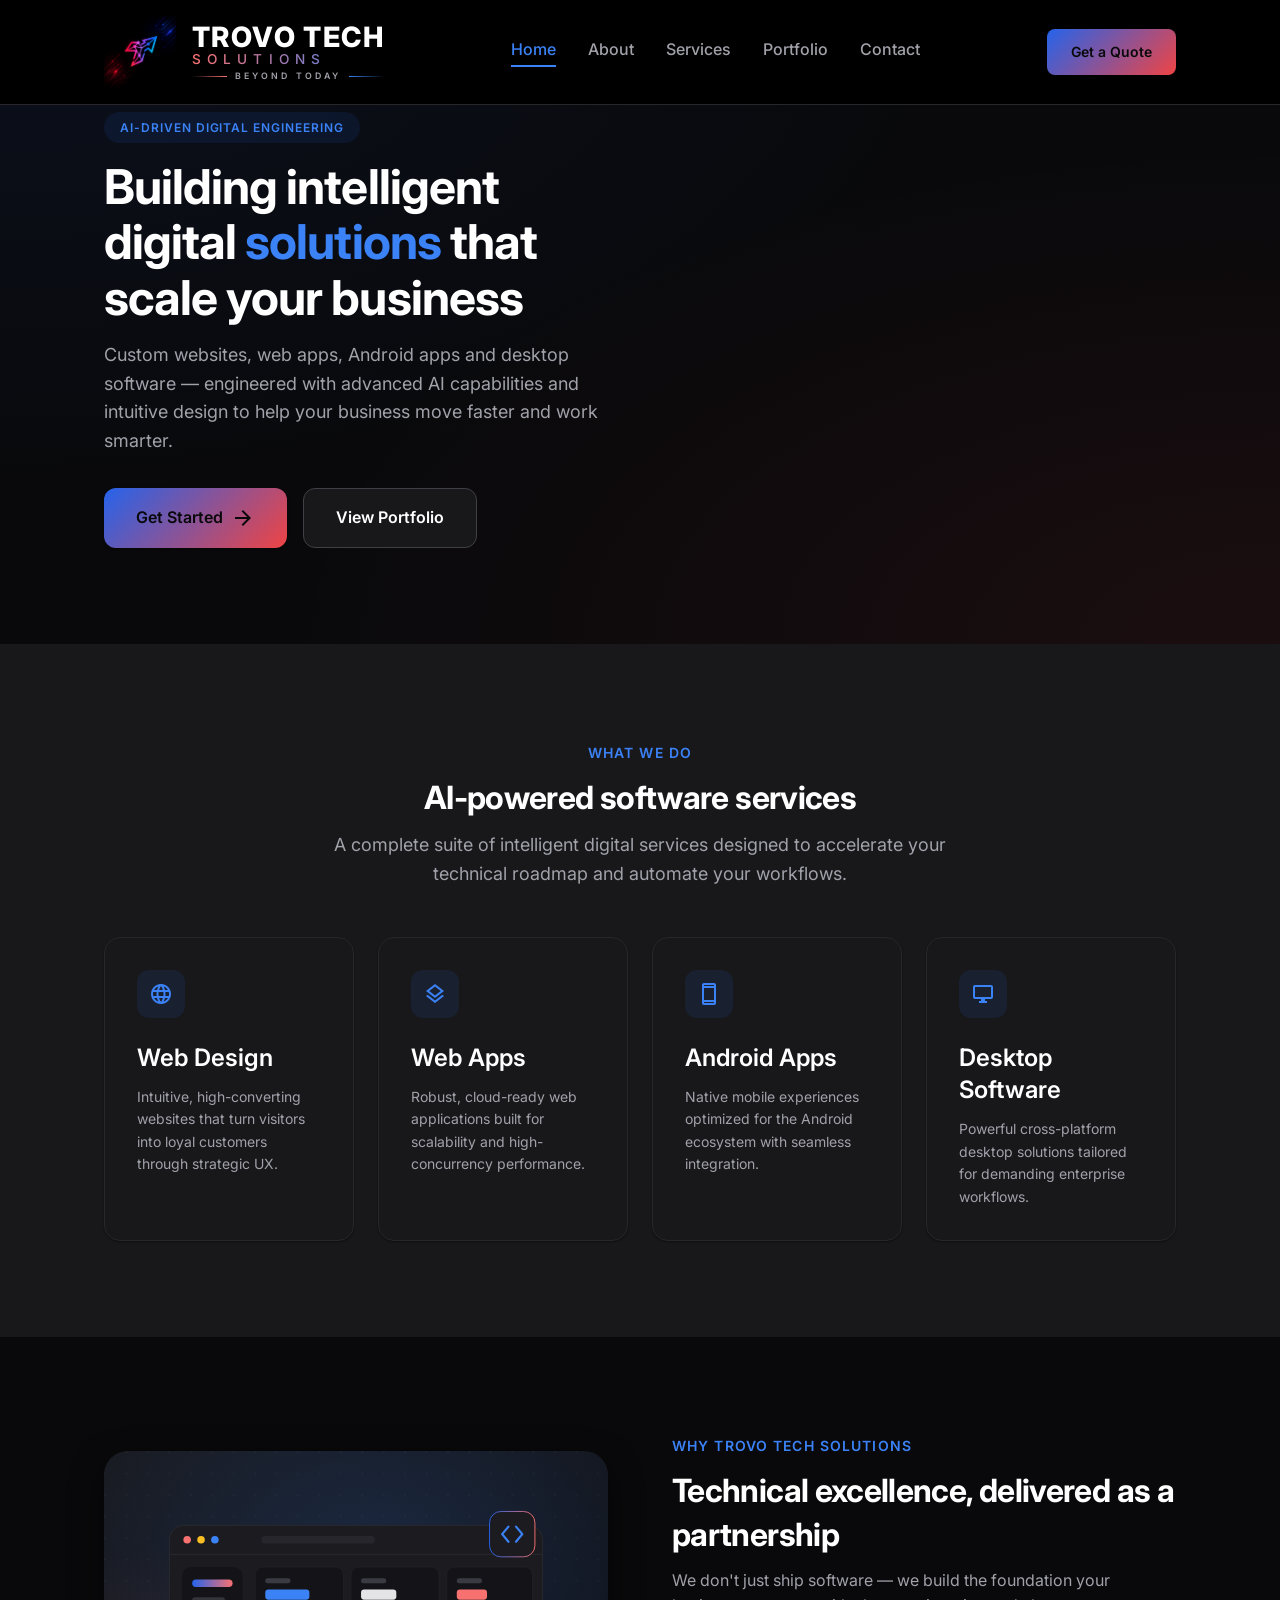
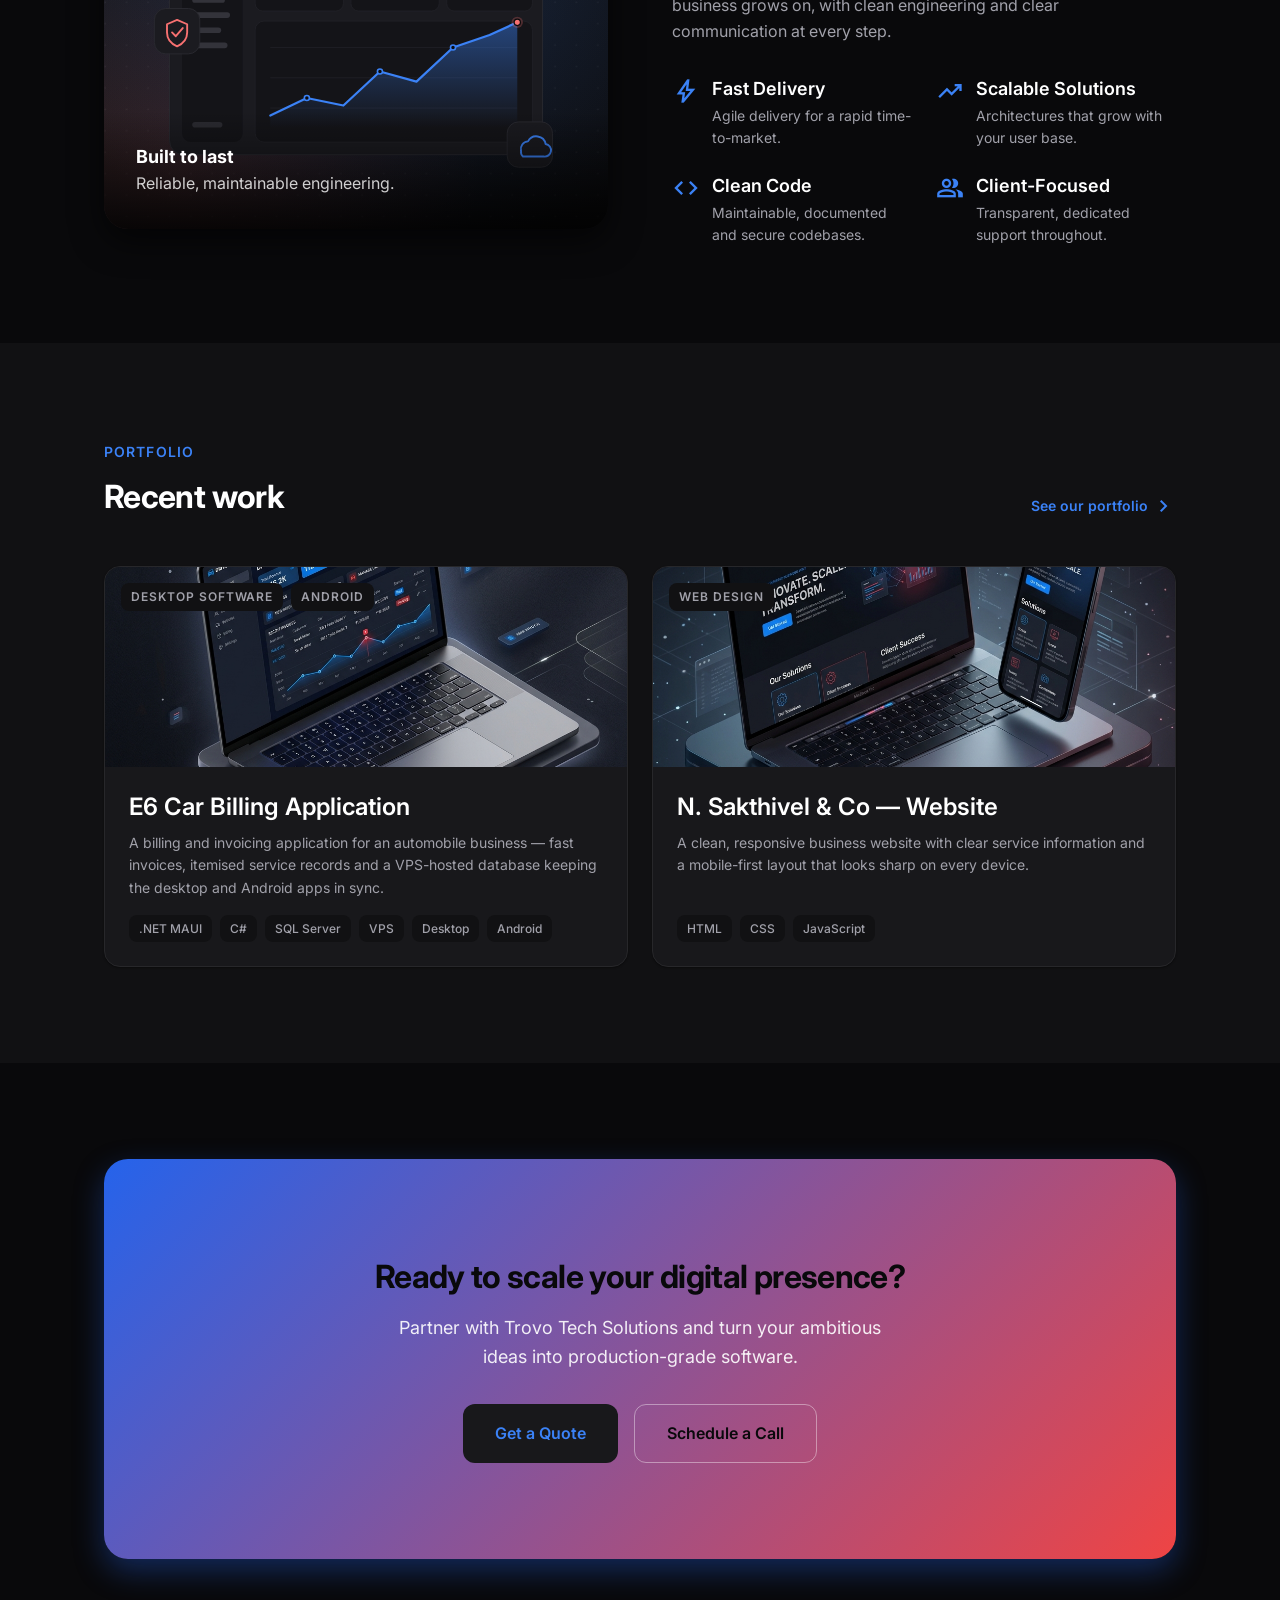
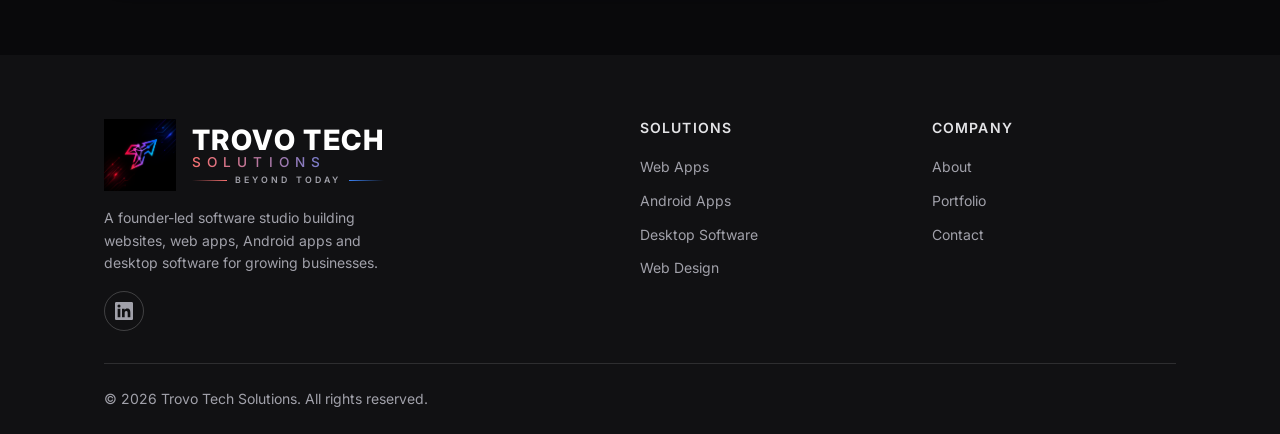
==== commit 9f52a58a: "Standardize company name to 'Trovo Tech Solutions' and add independent SEO audit report" ====
--- a/index.html
+++ b/index.html
@@ -3,21 +3,21 @@
 <head>
   <meta charset="UTF-8" />
   <meta name="viewport" content="width=device-width, initial-scale=1.0" />
-  <title>TrovoTech Solutions | Beyond Today</title>
-  <meta name="description" content="TrovoTech Solutions builds high-performance websites, web apps, Android apps and desktop software for global businesses." />
+  <title>Trovo Tech Solutions | Beyond Today</title>
+  <meta name="description" content="Trovo Tech Solutions builds high-performance websites, web apps, Android apps and desktop software for global businesses." />
   <link rel="canonical" href="https://trovotechsolutions.in/" />
   <link rel="icon" type="image/png" href="assets/logo.png" />
 
   <!-- Open Graph / social -->
   <meta property="og:type" content="website" />
-  <meta property="og:site_name" content="TrovoTech Solutions" />
-  <meta property="og:title" content="TrovoTech Solutions | Beyond Today" />
-  <meta property="og:description" content="TrovoTech Solutions builds high-performance websites, web apps, Android apps and desktop software for global businesses." />
+  <meta property="og:site_name" content="Trovo Tech Solutions" />
+  <meta property="og:title" content="Trovo Tech Solutions | Beyond Today" />
+  <meta property="og:description" content="Trovo Tech Solutions builds high-performance websites, web apps, Android apps and desktop software for global businesses." />
   <meta property="og:url" content="https://trovotechsolutions.in/" />
   <meta property="og:image" content="https://trovotechsolutions.in/assets/logo.png" />
   <meta name="twitter:card" content="summary_large_image" />
-  <meta name="twitter:title" content="TrovoTech Solutions | Beyond Today" />
-  <meta name="twitter:description" content="TrovoTech Solutions builds high-performance websites, web apps, Android apps and desktop software for global businesses." />
+  <meta name="twitter:title" content="Trovo Tech Solutions | Beyond Today" />
+  <meta name="twitter:description" content="Trovo Tech Solutions builds high-performance websites, web apps, Android apps and desktop software for global businesses." />
   <meta name="twitter:image" content="https://trovotechsolutions.in/assets/logo.png" />
 
   <!-- Fonts -->
@@ -26,18 +26,19 @@
   <link href="https://fonts.googleapis.com/css2?family=Inter:wght@400;500;600;700;800&family=Material+Symbols+Outlined:opsz,wght,FILL,GRAD@24,400,0,0&display=swap" rel="stylesheet" />
 
   <!-- Styles -->
-  <link rel="stylesheet" href="css/variables.css?v=3" />
-  <link rel="stylesheet" href="css/style.css?v=3" />
-  <link rel="stylesheet" href="css/responsive.css?v=3" />
+  <link rel="stylesheet" href="css/variables.css?v=7" />
+  <link rel="stylesheet" href="css/style.css?v=7" />
+  <link rel="stylesheet" href="css/responsive.css?v=7" />
   <!-- Structured data -->
   <script type="application/ld+json">
   {
     "@context": "https://schema.org",
     "@type": "Organization",
-    "name": "TrovoTech Solutions",
+    "name": "Trovo Tech Solutions",
+    "legalName": "Trovo Tech Solutions",
     "url": "https://trovotechsolutions.in/",
     "logo": "https://trovotechsolutions.in/assets/logo.png",
-    "description": "TrovoTech Solutions builds high-performance websites, web apps, Android apps and desktop software for global businesses.",
+    "description": "Trovo Tech Solutions builds high-performance websites, web apps, Android apps and desktop software for global businesses.",
     "email": "info@trovotechsolutions.in",
     "telephone": "+91-9042672148",
     "founder": { "@type": "Person", "name": "Gokula Kannan Krishna Moorthi" },
@@ -53,9 +54,9 @@
   <header class="navbar">
     <div class="container navbar__inner">
       <a href="index.html" class="brand-lockup">
-          <img src="assets/logo.png" alt="TrovoTech Solutions" class="brand-lockup__icon" />
+          <img src="assets/logo.png" alt="Trovo Tech Solutions" class="brand-lockup__icon" />
           <div class="brand-lockup__text">
-            <span class="brand-lockup__title">TrovoTech</span>
+            <span class="brand-lockup__title">Trovo Tech</span>
             <span class="brand-lockup__subtitle">Solutions</span>
             <span class="brand-lockup__tagline">Beyond Today</span>
           </div>
@@ -132,14 +133,14 @@
     <section class="section">
       <div class="container split">
         <div class="media reveal">
-          <img loading="lazy" src="assets/why-choose-us.svg" alt="Analytics dashboard illustration showing steady growth, representing TrovoTech's reliable engineering" />
+          <img loading="lazy" src="assets/why-choose-us.svg" alt="Analytics dashboard illustration showing steady growth, representing Trovo Tech's reliable engineering" />
           <div class="media__caption">
             <strong>Built to last</strong>
             <span>Reliable, maintainable engineering.</span>
           </div>
         </div>
         <div>
-          <span class="eyebrow">Why TrovoTech Solutions</span>
+          <span class="eyebrow">Why Trovo Tech Solutions</span>
           <h2>Technical excellence, delivered as a partnership</h2>
           <p class="text-muted mt-3">We don't just ship software — we build the foundation your business grows on, with clean engineering and clear communication at every step.</p>
           <div class="mini-grid">
@@ -211,7 +212,7 @@
       <div class="container">
         <div class="cta reveal">
           <h2>Ready to scale your digital presence?</h2>
-          <p>Partner with TrovoTech Solutions and turn your ambitious ideas into production-grade software.</p>
+          <p>Partner with Trovo Tech Solutions and turn your ambitious ideas into production-grade software.</p>
           <div class="cta__actions">
             <a href="contact.html" class="btn btn--white btn--lg">Get a Quote</a>
             <a href="contact.html" class="btn btn--ghost btn--lg">Schedule a Call</a>
@@ -227,9 +228,9 @@
       <div class="footer__grid">
         <div>
           <a href="index.html" class="brand-lockup">
-          <img src="assets/logo.png" alt="TrovoTech Solutions" class="brand-lockup__icon" />
+          <img src="assets/logo.png" alt="Trovo Tech Solutions" class="brand-lockup__icon" />
           <div class="brand-lockup__text">
-            <span class="brand-lockup__title">TrovoTech</span>
+            <span class="brand-lockup__title">Trovo Tech</span>
             <span class="brand-lockup__subtitle">Solutions</span>
             <span class="brand-lockup__tagline">Beyond Today</span>
           </div>
@@ -258,12 +259,12 @@
         </div>
       </div>
       <div class="footer__bottom">
-        <p>&copy; <span data-year>2026</span> TrovoTech Solutions. All rights reserved.</p>
+        <p>&copy; <span data-year>2026</span> Trovo Tech Solutions. All rights reserved.</p>
       </div>
     </div>
   </footer>
 
-  <script src="js/main.js?v=3"></script>
+  <script src="js/main.js?v=7"></script>
 </body>
 </html>
 
--- a/css/variables.css
+++ b/css/variables.css
@@ -1,5 +1,5 @@
 /* ==========================================================================
-   Trovotech Solutions — Design Tokens
+   Trovo Tech Solutions — Design Tokens
    Single source of truth for colors, typography, spacing, radius & elevation.
    ========================================================================== */
 
--- a/css/style.css
+++ b/css/style.css
@@ -1,5 +1,5 @@
 /* ==========================================================================
-   Trovotech Solutions — Core Styles
+   Trovo Tech Solutions — Core Styles
    Structure: 1) Reset/Base  2) Layout  3) Components  4) Page sections
    All colors/spacing pull from variables.css. No hard-coded hex here except
    inside gradients already tokenized. Mobile-first; breakpoints in responsive.css
--- a/css/responsive.css
+++ b/css/responsive.css
@@ -1,5 +1,5 @@
 /* ==========================================================================
-   Trovotech Solutions — Responsive Layer
+   Trovo Tech Solutions — Responsive Layer
    Mobile-first base lives in style.css. Here we scale UP at breakpoints and
    collapse multi-column layouts DOWN for small screens.
    Breakpoints:  640 (sm)  768 (md)  1024 (lg)
@@ -17,31 +17,54 @@
   .mini-grid,
   .footer__grid { grid-template-columns: 1fr; }
 
-  /* Swap desktop nav for a slide-down mobile menu */
-  .nav-links {
-    position: fixed;
-    inset: 64px 0 auto 0;
-    flex-direction: column;
-    align-items: flex-start;
-    gap: var(--space-4);
-    background: var(--color-surface);
-    border-bottom: 1px solid var(--color-border);
-    box-shadow: var(--shadow-md);
-    padding: var(--space-5) var(--container-pad);
-    transform: translateY(-120%);
-    transition: transform var(--transition);
-  }
-  .nav-links.is-open { transform: translateY(0); }
-  .nav-toggle { display: inline-flex; }
-  .navbar .btn { display: none; }
-
   /* Typography scales down for readability */
   :root { --fs-display: 2rem; --fs-h1: 1.75rem; --fs-h2: 1.5rem; }
 
-  .hero__visual { display: none; }
+  /* Show the hero video on mobile too, below the text, with a little breathing room */
+  .hero__visual { margin-top: var(--space-6); }
   .footer__bottom { flex-direction: column; align-items: flex-start; }
   .section-head--row { align-items: flex-start; }
   .cta { padding: var(--space-7) var(--space-5); }
+}
+
+/* ---------------- NAV: hamburger + right-side drawer (< 1024px) ---------------- */
+/* The full brand lockup + 5 links + button need a wide viewport, so below 1024px
+   we switch to a slide-in drawer from the RIGHT instead of crowding the bar. */
+@media (max-width: 1023px) {
+  .nav-toggle { display: inline-flex; position: relative; z-index: 60; }
+  .navbar .btn { display: none; }
+  .brand-lockup__icon { height: 52px; }   /* trim the oversized logo */
+
+  /* Full-height drawer from the right, BLACK to match the header (#000) so it
+     reads as one continuous panel. The X (z-index 60) stays on top; links are
+     padded down to clear the navbar/logo row. */
+  .nav-links {
+    position: fixed;
+    top: 0;
+    right: 0;
+    bottom: 0;
+    width: min(80vw, 300px);
+    z-index: 45;
+    flex-direction: column;
+    align-items: flex-start;
+    gap: var(--space-5);
+    background: #000000;
+    border-left: 1px solid var(--color-border);
+    box-shadow: var(--shadow-lg);
+    padding: 6.5rem var(--space-6) var(--space-6);
+    transform: translateX(100%);
+    transition: transform var(--transition);
+    overflow-y: auto;
+  }
+  .nav-links.is-open { transform: translateX(0); }
+}
+
+/* ---------------- Small phones: trim the brand lockup further ---------------- */
+@media (max-width: 600px) {
+  .brand-lockup__icon { height: 44px; }
+  .brand-lockup__title { font-size: 1.35rem; }
+  .brand-lockup__subtitle { font-size: 0.72rem; letter-spacing: 0.3em; }
+  .brand-lockup__tagline { letter-spacing: 0.22em; }
 }
 
 /* ---------------- TABLET (>= 640px) ---------------- */
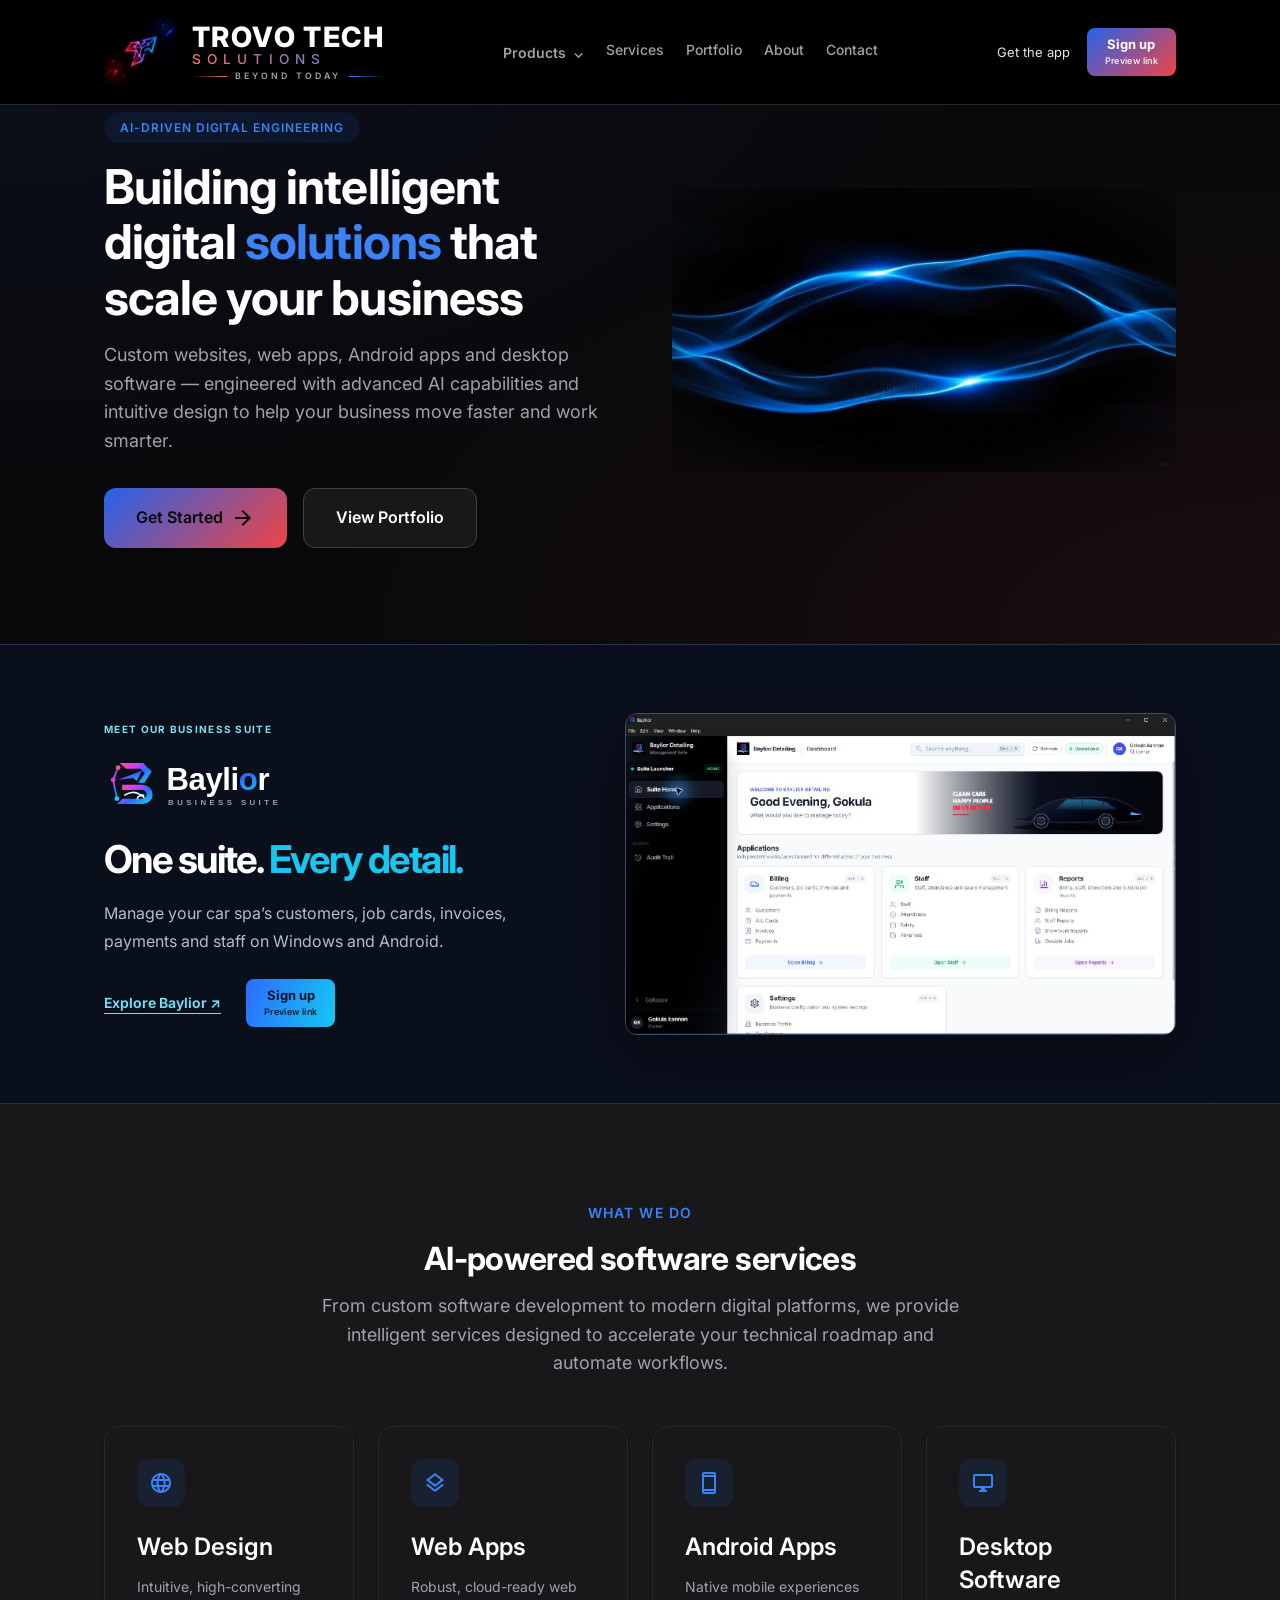
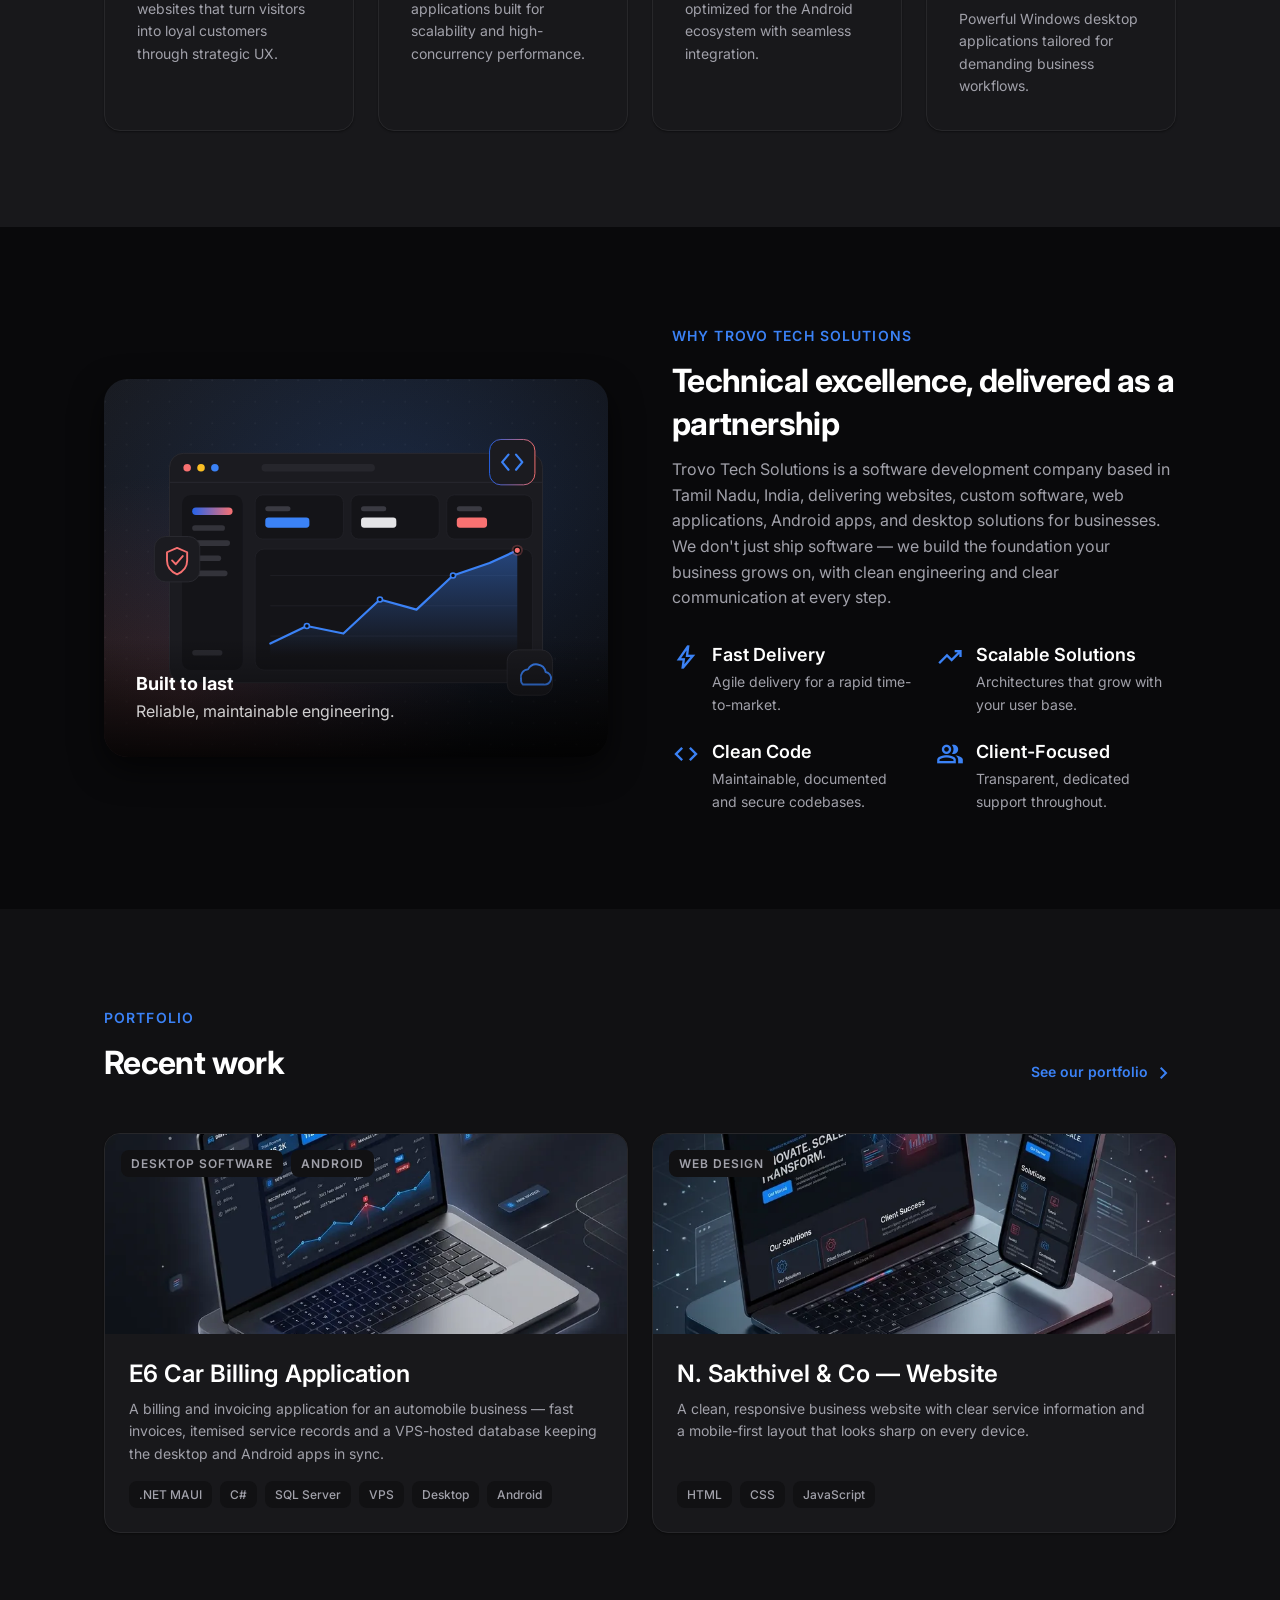
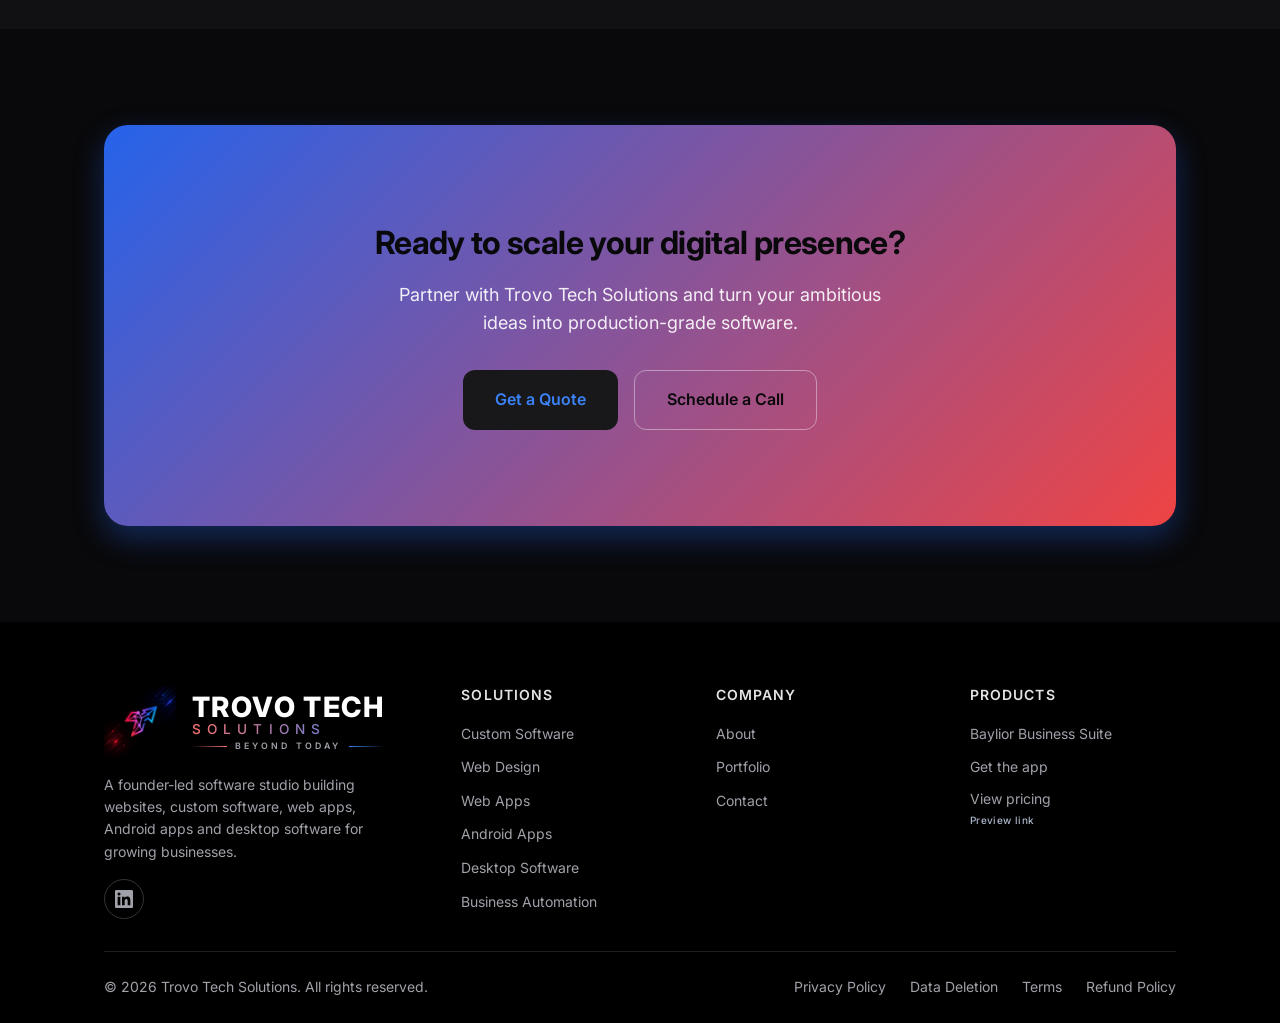
==== commit 09d16f99: "feat(baylior): Phase 3 — Products menu, home band and footer links; earlier site updates Phase 3 (lo" ====
--- a/index.html
+++ b/index.html
@@ -3,21 +3,22 @@
 <head>
   <meta charset="UTF-8" />
   <meta name="viewport" content="width=device-width, initial-scale=1.0" />
-  <title>Trovo Tech Solutions | Beyond Today</title>
-  <meta name="description" content="Trovo Tech Solutions builds high-performance websites, web apps, Android apps and desktop software for global businesses." />
+  <title>Trovo Tech Solutions | Custom Software &amp; App Development</title>
+  <meta name="description" content="Trovo Tech Solutions is a software development company in Tamil Nadu, India, building websites, custom software, web apps, Android apps and desktop software." />
   <link rel="canonical" href="https://trovotechsolutions.in/" />
-  <link rel="icon" type="image/png" href="assets/logo.png" />
+  <link rel="icon" type="image/svg+xml" href="assets/favicon.svg" />
+  <link rel="icon" type="image/png" sizes="32x32" href="assets/favicon-32x32.png" />
 
   <!-- Open Graph / social -->
   <meta property="og:type" content="website" />
   <meta property="og:site_name" content="Trovo Tech Solutions" />
-  <meta property="og:title" content="Trovo Tech Solutions | Beyond Today" />
-  <meta property="og:description" content="Trovo Tech Solutions builds high-performance websites, web apps, Android apps and desktop software for global businesses." />
+  <meta property="og:title" content="Trovo Tech Solutions | Custom Software &amp; App Development" />
+  <meta property="og:description" content="Trovo Tech Solutions is a software development company in Tamil Nadu, India, building websites, custom software, web apps, Android apps and desktop software." />
   <meta property="og:url" content="https://trovotechsolutions.in/" />
   <meta property="og:image" content="https://trovotechsolutions.in/assets/logo.png" />
   <meta name="twitter:card" content="summary_large_image" />
-  <meta name="twitter:title" content="Trovo Tech Solutions | Beyond Today" />
-  <meta name="twitter:description" content="Trovo Tech Solutions builds high-performance websites, web apps, Android apps and desktop software for global businesses." />
+  <meta name="twitter:title" content="Trovo Tech Solutions | Custom Software &amp; App Development" />
+  <meta name="twitter:description" content="Trovo Tech Solutions is a software development company in Tamil Nadu, India, building websites, custom software, web apps, Android apps and desktop software." />
   <meta name="twitter:image" content="https://trovotechsolutions.in/assets/logo.png" />
 
   <!-- Fonts -->
@@ -26,9 +27,9 @@
   <link href="https://fonts.googleapis.com/css2?family=Inter:wght@400;500;600;700;800&family=Material+Symbols+Outlined:opsz,wght,FILL,GRAD@24,400,0,0&display=swap" rel="stylesheet" />
 
   <!-- Styles -->
-  <link rel="stylesheet" href="css/variables.css?v=7" />
-  <link rel="stylesheet" href="css/style.css?v=7" />
-  <link rel="stylesheet" href="css/responsive.css?v=7" />
+  <link rel="stylesheet" href="css/variables.css?v=8" />
+  <link rel="stylesheet" href="css/style.css?v=8" />
+  <link rel="stylesheet" href="css/responsive.css?v=8" />
   <!-- Structured data -->
   <script type="application/ld+json">
   {
@@ -38,7 +39,7 @@
     "legalName": "Trovo Tech Solutions",
     "url": "https://trovotechsolutions.in/",
     "logo": "https://trovotechsolutions.in/assets/logo.png",
-    "description": "Trovo Tech Solutions builds high-performance websites, web apps, Android apps and desktop software for global businesses.",
+    "description": "Trovo Tech Solutions is a software development company in Tamil Nadu, India, building websites, custom software, web apps, Android apps and desktop software.",
     "email": "info@trovotechsolutions.in",
     "telephone": "+91-9042672148",
     "founder": { "@type": "Person", "name": "Gokula Kannan Krishna Moorthi" },
@@ -46,34 +47,26 @@
     "sameAs": ["https://www.linkedin.com/company/trovotechsolutions/"]
   }
   </script>
+<link rel="stylesheet" href="/css/baylior-discovery.css?v=1">
+<script src="/js/baylior-navigation.js?v=1" defer></script>
+<script src="/js/baylior-destinations.js?v=1" defer></script>
 </head>
 <body>
   <a href="#main" class="skip-link">Skip to content</a>
 
   <!-- ============ Navbar ============ -->
-  <header class="navbar">
-    <div class="container navbar__inner">
-      <a href="index.html" class="brand-lockup">
-          <img src="assets/logo.png" alt="Trovo Tech Solutions" class="brand-lockup__icon" />
+  <header class="navbar bp-header"><div class="container navbar__inner"><a href="/index.html" class="brand-lockup">
+          <img src="/assets/logo-navbar.webp" alt="Trovo Tech Solutions" class="brand-lockup__icon" width="72" height="72" />
           <div class="brand-lockup__text">
             <span class="brand-lockup__title">Trovo Tech</span>
             <span class="brand-lockup__subtitle">Solutions</span>
             <span class="brand-lockup__tagline">Beyond Today</span>
           </div>
-        </a>
-      <nav class="nav-links" aria-label="Primary">
-        <a href="index.html" class="is-active">Home</a>
-        <a href="about.html">About</a>
-        <a href="services.html">Services</a>
-        <a href="projects.html">Portfolio</a>
-        <a href="contact.html">Contact</a>
-      </nav>
-      <a href="contact.html" class="btn btn--primary">Get a Quote</a>
-      <button class="nav-toggle" aria-label="Toggle menu" aria-expanded="false">
-        <span class="material-symbols-outlined">menu</span>
-      </button>
-    </div>
-  </header>
+        </a><nav class="nav-links" id="site-navigation" aria-label="Primary"><div class="bp-products"><button class="bp-products-toggle" type="button" aria-expanded="false" aria-controls="baylior-products-panel">Products <span aria-hidden="true">⌄</span></button>
+<div class="bp-panel" id="baylior-products-panel" hidden>
+<div class="bp-panel-main"><a href="/products/baylior/" class="bp-logo-link"><img src="/assets/baylior/baylior-lockup-on-dark.svg" width="220" height="59" alt="Baylior Business Suite"></a><p class="bp-tagline">One suite. <span>Every detail.</span></p><p class="bp-description">Business software for car wash and detailing businesses, on Windows and Android.</p><div class="bp-panel-actions"><a class="bp-action" data-baylior-destination="signup" href="/products/baylior/#preview-links">Sign up<small class="bp-placeholder">Preview link</small></a><a class="bp-action" data-baylior-destination="pricing" href="/products/baylior/#preview-links">View pricing<small class="bp-placeholder">Preview link</small></a></div><a href="/products/baylior/" class="bp-explore">Explore Baylior <span aria-hidden="true">↗</span></a></div>
+<div class="bp-quick"><p class="bp-eyebrow">Explore the suite</p><a href="/products/baylior/#billing-invoices"><span class="material-symbols-outlined" aria-hidden="true">receipt_long</span>Billing and invoices<span class="bp-quick-arrow" aria-hidden="true">↗</span></a><a href="/products/baylior/#job-cards"><span class="material-symbols-outlined" aria-hidden="true">assignment</span>Job cards<span class="bp-quick-arrow" aria-hidden="true">↗</span></a><a href="/products/baylior/#customers-vehicles"><span class="material-symbols-outlined" aria-hidden="true">directions_car</span>Customers and vehicles<span class="bp-quick-arrow" aria-hidden="true">↗</span></a><a href="/products/baylior/#staff"><span class="material-symbols-outlined" aria-hidden="true">groups</span>Staff<span class="bp-quick-arrow" aria-hidden="true">↗</span></a><a href="/products/baylior/#reports"><span class="material-symbols-outlined" aria-hidden="true">monitoring</span>Reports<span class="bp-quick-arrow" aria-hidden="true">↗</span></a><a href="/products/baylior/#modules"><span class="material-symbols-outlined" aria-hidden="true">hub</span>Franchise and showroom<span class="bp-quick-arrow" aria-hidden="true">↗</span></a></div><p class="bp-panel-footer">Built by Trovo Tech Solutions · More products coming</p>
+</div></div><a href="/services.html">Services</a><a href="/projects.html">Portfolio</a><a href="/about.html">About</a><a href="/contact.html">Contact</a><div class="bp-mobile-actions"><a href="/products/baylior/#get-the-app">Get the app</a><a class="bp-action" data-baylior-destination="signup" href="/products/baylior/#preview-links">Sign up<small class="bp-placeholder">Preview link</small></a></div></nav><div class="bp-header-actions"><a class="bp-get-app" href="/products/baylior/#get-the-app">Get the app</a><a class="bp-action" data-baylior-destination="signup" href="/products/baylior/#preview-links">Sign up<small class="bp-placeholder">Preview link</small></a></div><button class="nav-toggle" type="button" aria-label="Open navigation" aria-expanded="false" aria-controls="site-navigation"><span class="material-symbols-outlined" aria-hidden="true">menu</span></button></div></header>
 
   <main id="main">
     <!-- ============ Hero ============ -->
@@ -90,11 +83,22 @@
         </div>
           <div class="hero__visual reveal">
             <div class="hero__video-mask">
-              <video src="assets/Home_Page_Video.mp4" autoplay loop muted playsinline aria-hidden="true" class="hero__video"></video>
-            </div>
-          </div>
-      </div>
-    </section>
+              <video id="heroVideo" poster="assets/hero-poster.webp" loop muted playsinline aria-hidden="true" class="hero__video"></video>
+              <script>
+                (function() {
+                  var v = document.getElementById('heroVideo');
+                  if (v && window.matchMedia('(min-width: 769px)').matches) {
+                    v.src = 'assets/Home_Page_Video.mp4';
+                    v.autoplay = true;
+                    v.play().catch(function(){});
+                  }
+                })();
+              </script>
+            </div>
+          </div>
+      </div>
+    </section>
+<section class="bp-home-band" aria-labelledby="baylior-home-heading"><div class="container bp-home-inner"><div><p class="bp-eyebrow">Meet our business suite</p><img src="/assets/baylior/baylior-lockup-on-dark.svg" width="220" height="59" alt="Baylior Business Suite"><h2 id="baylior-home-heading">One suite. <span>Every detail.</span></h2><p>Manage your car spa’s customers, job cards, invoices, payments and staff on Windows and Android.</p><div class="bp-band-actions"><a class="bp-explore" href="/products/baylior/">Explore Baylior ↗</a><a class="bp-action" data-baylior-destination="signup" href="/products/baylior/#preview-links">Sign up<small class="bp-placeholder">Preview link</small></a></div></div><a class="bp-home-screen" href="/products/baylior/" aria-label="Explore Baylior"><img src="/assets/baylior/dashboard.png" width="1387" height="810" loading="lazy" alt="Baylior Windows app suite home with demo business data"></a></div></section>
 
     <!-- ============ Services overview ============ -->
     <section class="section section--surface">
@@ -102,28 +106,28 @@
         <div class="section-head section-head--center">
           <span class="eyebrow">What We Do</span>
           <h2>AI-powered software services</h2>
-          <p>A complete suite of intelligent digital services designed to accelerate your technical roadmap and automate your workflows.</p>
+          <p>From custom software development to modern digital platforms, we provide intelligent services designed to accelerate your technical roadmap and automate workflows.</p>
         </div>
         <div class="grid grid--4">
-          <article class="card card--hover reveal">
+          <article class="card card--hover card--link reveal">
             <span class="icon-box"><span class="material-symbols-outlined">language</span></span>
-            <h3>Web Design</h3>
+            <h3><a href="services.html#web-design" class="card__link">Web Design</a></h3>
             <p>Intuitive, high-converting websites that turn visitors into loyal customers through strategic UX.</p>
           </article>
-          <article class="card card--hover reveal">
+          <article class="card card--hover card--link reveal">
             <span class="icon-box"><span class="material-symbols-outlined">layers</span></span>
-            <h3>Web Apps</h3>
+            <h3><a href="services.html#web-apps" class="card__link">Web Apps</a></h3>
             <p>Robust, cloud-ready web applications built for scalability and high-concurrency performance.</p>
           </article>
-          <article class="card card--hover reveal">
+          <article class="card card--hover card--link reveal">
             <span class="icon-box"><span class="material-symbols-outlined">smartphone</span></span>
-            <h3>Android Apps</h3>
+            <h3><a href="services.html#android" class="card__link">Android Apps</a></h3>
             <p>Native mobile experiences optimized for the Android ecosystem with seamless integration.</p>
           </article>
-          <article class="card card--hover reveal">
+          <article class="card card--hover card--link reveal">
             <span class="icon-box"><span class="material-symbols-outlined">desktop_windows</span></span>
-            <h3>Desktop Software</h3>
-            <p>Powerful cross-platform desktop solutions tailored for demanding enterprise workflows.</p>
+            <h3><a href="services.html#desktop" class="card__link">Desktop Software</a></h3>
+            <p>Powerful Windows desktop applications tailored for demanding business workflows.</p>
           </article>
         </div>
       </div>
@@ -133,7 +137,7 @@
     <section class="section">
       <div class="container split">
         <div class="media reveal">
-          <img loading="lazy" src="assets/why-choose-us.svg" alt="Analytics dashboard illustration showing steady growth, representing Trovo Tech's reliable engineering" />
+          <img loading="lazy" src="assets/why-choose-us.svg" width="800" height="600" alt="Analytics dashboard illustration showing steady growth, representing Trovo Tech's reliable engineering" />
           <div class="media__caption">
             <strong>Built to last</strong>
             <span>Reliable, maintainable engineering.</span>
@@ -142,23 +146,23 @@
         <div>
           <span class="eyebrow">Why Trovo Tech Solutions</span>
           <h2>Technical excellence, delivered as a partnership</h2>
-          <p class="text-muted mt-3">We don't just ship software — we build the foundation your business grows on, with clean engineering and clear communication at every step.</p>
+          <p class="text-muted mt-3">Trovo Tech Solutions is a software development company based in Tamil Nadu, India, delivering websites, custom software, web applications, Android apps, and desktop solutions for businesses. We don't just ship software — we build the foundation your business grows on, with clean engineering and clear communication at every step.</p>
           <div class="mini-grid">
             <div class="mini">
               <span class="material-symbols-outlined">bolt</span>
-              <div><h4>Fast Delivery</h4><p>Agile delivery for a rapid time-to-market.</p></div>
+              <div><h3>Fast Delivery</h3><p>Agile delivery for a rapid time-to-market.</p></div>
             </div>
             <div class="mini">
               <span class="material-symbols-outlined">trending_up</span>
-              <div><h4>Scalable Solutions</h4><p>Architectures that grow with your user base.</p></div>
+              <div><h3>Scalable Solutions</h3><p>Architectures that grow with your user base.</p></div>
             </div>
             <div class="mini">
               <span class="material-symbols-outlined">code</span>
-              <div><h4>Clean Code</h4><p>Maintainable, documented and secure codebases.</p></div>
+              <div><h3>Clean Code</h3><p>Maintainable, documented and secure codebases.</p></div>
             </div>
             <div class="mini">
               <span class="material-symbols-outlined">group</span>
-              <div><h4>Client-Focused</h4><p>Transparent, dedicated support throughout.</p></div>
+              <div><h3>Client-Focused</h3><p>Transparent, dedicated support throughout.</p></div>
             </div>
           </div>
         </div>
@@ -182,7 +186,7 @@
                 <span class="badge">Desktop Software</span>
                 <span class="badge">Android</span>
               </div>
-              <img loading="lazy" src="assets/e6-mockup.png" alt="E6 Car Billing Application Mockup" />
+              <img loading="lazy" src="assets/e6-mockup.webp" width="800" height="800" alt="E6 Car Billing Application Mockup" />
             </div>
             <div class="project-card__body">
               <h3>E6 Car Billing Application</h3>
@@ -195,7 +199,7 @@
               <div class="project-card__badges">
                 <span class="badge">Web Design</span>
               </div>
-              <img loading="lazy" src="assets/nsakthivel-mockup.png" alt="N. Sakthivel & Co Website Mockup" />
+              <img loading="lazy" src="assets/nsakthivel-mockup.webp" width="800" height="800" alt="N. Sakthivel & Co Website Mockup" />
             </div>
             <div class="project-card__body">
               <h3>N. Sakthivel &amp; Co — Website</h3>
@@ -228,43 +232,49 @@
       <div class="footer__grid">
         <div>
           <a href="index.html" class="brand-lockup">
-          <img src="assets/logo.png" alt="Trovo Tech Solutions" class="brand-lockup__icon" />
+          <img loading="lazy" src="assets/logo-navbar.webp" alt="Trovo Tech Solutions" class="brand-lockup__icon" width="72" height="72" />
           <div class="brand-lockup__text">
             <span class="brand-lockup__title">Trovo Tech</span>
             <span class="brand-lockup__subtitle">Solutions</span>
             <span class="brand-lockup__tagline">Beyond Today</span>
           </div>
         </a>
-          <p class="footer__about">A founder-led software studio building websites, web apps, Android apps and desktop software for growing businesses.</p>
+          <p class="footer__about">A founder-led software studio building websites, custom software, web apps, Android apps and desktop software for growing businesses.</p>
           <div class="socials">
             <a href="https://www.linkedin.com/company/trovotechsolutions/?viewAsMember=true" target="_blank" rel="noopener noreferrer" aria-label="LinkedIn"><svg viewBox="0 0 24 24"><path d="M20.447 20.452h-3.554v-5.569c0-1.328-.027-3.037-1.852-3.037-1.853 0-2.136 1.445-2.136 2.939v5.667H9.351V9h3.414v1.561h.046c.477-.9 1.637-1.85 3.37-1.85 3.601 0 4.267 2.37 4.267 5.455v6.286zM5.337 7.433a2.062 2.062 0 01-2.063-2.065 2.064 2.064 0 112.063 2.065zm1.782 13.019H3.555V9h3.564v11.452zM22.225 0H1.771C.792 0 0 .774 0 1.729v20.542C0 23.227.792 24 1.771 24h20.451C23.2 24 24 23.227 24 22.271V1.729C24 .774 23.2 0 22.222 0h.003z"/></svg></a>
           </div>
         </div>
         <div>
-          <h4>Solutions</h4>
+          <h2>Solutions</h2>
           <ul class="footer__links">
-            <li><a href="services.html">Web Apps</a></li>
-            <li><a href="services.html">Android Apps</a></li>
-            <li><a href="services.html">Desktop Software</a></li>
-            <li><a href="services.html">Web Design</a></li>
+            <li><a href="services.html#custom-software">Custom Software</a></li>
+            <li><a href="services.html#web-design">Web Design</a></li>
+            <li><a href="services.html#web-apps">Web Apps</a></li>
+            <li><a href="services.html#android">Android Apps</a></li>
+            <li><a href="services.html#desktop">Desktop Software</a></li>
+            <li><a href="services.html#automation">Business Automation</a></li>
           </ul>
         </div>
         <div>
-          <h4>Company</h4>
+          <h2>Company</h2>
           <ul class="footer__links">
             <li><a href="about.html">About</a></li>
             <li><a href="projects.html">Portfolio</a></li>
             <li><a href="contact.html">Contact</a></li>
           </ul>
         </div>
-      </div>
+      <div class="bp-footer-products"><h2>Products</h2><ul class="footer__links"><li><a href="/products/baylior/">Baylior Business Suite</a></li><li><a href="/products/baylior/#get-the-app">Get the app</a></li><li><a href="/products/baylior/#preview-links" data-baylior-destination="pricing">View pricing <small class="bp-placeholder">Preview link</small></a></li></ul></div>
+</div>
       <div class="footer__bottom">
         <p>&copy; <span data-year>2026</span> Trovo Tech Solutions. All rights reserved.</p>
+        <nav class="footer__legal" aria-label="Legal">
+          <a href="privacy-policy/">Privacy Policy</a>
+          <a href="data-deletion/">Data Deletion</a>
+        <a href="/terms/">Terms</a><a href="/refund-policy/">Refund Policy</a></nav>
       </div>
     </div>
   </footer>
 
-  <script src="js/main.js?v=7"></script>
+  <script src="js/main.js?v=9"></script>
 </body>
 </html>
-
--- a/css/style.css
+++ b/css/style.css
@@ -187,6 +187,13 @@
 .card--hover:hover .icon-box { background: var(--color-secondary); color: var(--color-text-invert); }
 
 .card h3 { margin-bottom: var(--space-3); }
+
+/* Whole card clickable: the heading link stretches over the card */
+.card--link { position: relative; }
+.card__link { color: inherit; }
+.card__link::after { content: ""; position: absolute; inset: 0; border-radius: inherit; }
+.card__link:focus-visible { outline: none; }
+.card--link:focus-within { outline: 2px solid var(--color-secondary); outline-offset: 2px; }
 .card p { color: var(--color-text-muted); font-size: var(--fs-sm); }
 
 /* Badges / chips */
@@ -251,7 +258,7 @@
 
 /* ---- Footer ---- */
 .footer {
-  background: var(--color-surface-alt);
+  background: #000000;
   color: var(--color-text-muted);
 }
 .footer__grid {
@@ -261,9 +268,10 @@
   padding-block: var(--space-8) var(--space-6);
 }
 .footer__about { max-width: 34ch; margin-block: var(--space-4); font-size: var(--fs-sm); }
-.footer h4 {
+.footer h2 {
   color: var(--color-text);
   font-size: var(--fs-sm);
+  font-weight: var(--fw-semibold);
   text-transform: uppercase;
   letter-spacing: var(--tracking-wide);
   margin-bottom: var(--space-4);
@@ -366,7 +374,7 @@
 .mini-grid { display: grid; grid-template-columns: 1fr 1fr; gap: var(--space-5); margin-top: var(--space-6); }
 .mini { display: flex; gap: var(--space-3); }
 .mini .material-symbols-outlined { color: var(--color-secondary); font-size: 1.75rem; }
-.mini h4 { color: var(--color-primary); margin-bottom: var(--space-1); }
+.mini h3 { font-size: var(--fs-h4); color: var(--color-primary); margin-bottom: var(--space-1); }
 .mini p { font-size: var(--fs-sm); color: var(--color-text-muted); }
 
 /* ---- Project cards ---- */
@@ -437,8 +445,9 @@
   border-radius: var(--radius-md);
   padding: var(--space-4);
 }
-.use-case span { display: block; font-size: var(--fs-xs); text-transform: uppercase; letter-spacing: var(--tracking-wide); color: var(--color-text-muted); margin-bottom: var(--space-2); }
+.use-case > span { display: block; font-size: var(--fs-xs); text-transform: uppercase; letter-spacing: var(--tracking-wide); color: var(--color-text-muted); margin-bottom: var(--space-2); }
 .use-case p { font-size: var(--fs-sm); font-style: italic; color: var(--color-text); }
+.use-case .link-arrow { margin-top: var(--space-3); }
 
 /* ---- Founder / bio split ---- */
 .founder__photo {
@@ -780,7 +789,7 @@
 .section--tight-top { padding-top: var(--space-6); }
 .contact-intro { text-align: center; max-width: 600px; margin: 0 auto var(--space-7); }
 .contact-intro p { color: var(--color-text-muted); font-size: 1.1rem; }
-.contact-left h3 { color: var(--color-secondary); font-size: 2rem; margin-bottom: var(--space-4); }
+.contact-left h2 { color: var(--color-secondary); font-size: 2rem; font-weight: var(--fw-semibold); letter-spacing: normal; margin-bottom: var(--space-4); }
 .contact-lead { color: var(--color-text); font-size: 1.1rem; line-height: var(--lh-normal); max-width: 90%; }
 .contact-info-item strong {
   display: block;
--- a/css/baylior-discovery.css
+++ b/css/baylior-discovery.css
@@ -0,0 +1,6 @@
+/* Shared company navigation stays in Trovo colours. Baylior colours are scoped to the product panel/band. */
+.bp-header .navbar__inner{gap:22px;position:relative}.bp-header .nav-links{gap:22px}.bp-header .nav-links>a{font-size:14px}.bp-header-actions{display:flex;gap:17px;align-items:center;flex-shrink:0}.bp-get-app{font-size:13px;white-space:nowrap}.bp-action{display:inline-flex;flex-direction:column;align-items:center;justify-content:center;min-height:44px;padding:9px 18px;border-radius:8px;background:var(--gradient-brand);color:#fff;font-size:13px;font-weight:700;line-height:1.2;text-align:center;text-decoration:none;white-space:nowrap}.bp-placeholder{display:block;font-size:9px;font-weight:500;letter-spacing:.04em;margin-top:4px}.bp-placeholder[hidden]{display:none}.bp-products-toggle{display:flex;align-items:center;gap:7px;color:var(--color-text-muted);font-size:14px;font-weight:600;min-height:44px;white-space:nowrap}.bp-products-toggle:hover,.bp-products-toggle[aria-expanded=true]{color:#fff}.bp-products-toggle>span{transition:transform .18s}.bp-products-toggle[aria-expanded=true]>span{transform:rotate(180deg)}.bp-panel[hidden]{display:none!important}.bp-panel{position:absolute;top:calc(100% - 3px);left:0;right:0;display:grid;grid-template-columns:1fr 1fr;background:#0a0f1c;color:#eaf2ff;border:1px solid #33415a;border-radius:0 0 16px 16px;box-shadow:0 24px 60px #0008;max-height:calc(100dvh - 115px);overflow-y:auto;overscroll-behavior:contain}.bp-panel-main{padding:34px 38px;border-right:1px solid #29364d}.bp-header .bp-panel a{border:0;color:#eaf2ff;letter-spacing:normal}.bp-logo-link{display:inline-block!important;padding:0!important}.bp-logo-link img{width:200px;height:auto}.bp-tagline{font-size:22px;font-weight:700;letter-spacing:-.04em;margin-block:19px 12px}.bp-tagline span{color:#14c8f0}.bp-description{color:#b3c0d5;max-width:36ch;font-size:14px;line-height:1.7}.bp-panel-actions{display:flex;gap:12px;flex-wrap:wrap;margin-top:23px}.bp-header .bp-panel .bp-action{background:linear-gradient(110deg,#2d6bff,#14c8f0);color:#071122;font-size:13px;padding:11px 18px;letter-spacing:normal}.bp-header .bp-panel .bp-action+ .bp-action{background:#18243a;border:1px solid #41516b;color:#eaf2ff}.bp-header .bp-explore,.bp-explore{display:inline-flex;align-items:center;gap:10px;color:#74dff3;font-size:14px;font-weight:650;min-height:44px;margin-top:14px;text-decoration:underline;text-underline-offset:5px}.bp-quick{padding:30px 32px}.bp-eyebrow{font-size:10px;letter-spacing:.13em;text-transform:uppercase;color:#7cdff2;font-weight:700;margin-bottom:17px}.bp-header .bp-quick>a{display:flex;align-items:center;gap:14px;min-height:48px;padding:10px 8px;border-radius:6px;font-size:14px;font-weight:500}.bp-header .bp-quick>a:hover{background:#18243a;color:#fff}.bp-quick .material-symbols-outlined{color:#79d5f1;font-size:21px}.bp-quick-arrow{margin-left:auto;color:#7187a6}.bp-panel-footer{grid-column:1/-1;border-top:1px solid #29364d;padding:14px 38px;color:#9bacc5;font-size:11px;letter-spacing:.02em}.bp-mobile-actions{display:none}.bp-header :focus-visible,.bp-home-band :focus-visible{outline:3px solid #14c8f0;outline-offset:4px;border-radius:5px}.bp-header .nav-links>a[aria-current=page]{color:#fff;border-bottom-color:var(--color-secondary)}.bp-header:has(.bp-panel:not([hidden])){z-index:70}.footer__grid:has(.bp-footer-products){grid-template-columns:1.5fr 1fr 1fr 1fr}.bp-footer-products .bp-placeholder{color:#acb6ca;font-size:10px;margin-top:2px}.bp-footer-products a{display:inline-block}.bp-home-band{background:#0a0f1c;border-block:1px solid #25334a;color:#eef5ff;padding-block:68px}.bp-home-inner{display:grid;grid-template-columns:.9fr 1.1fr;gap:70px;align-items:center}.bp-home-band h2{font-size:clamp(29px,3vw,42px);line-height:1.15;letter-spacing:-.045em;margin-block:24px 18px}.bp-home-band h2 span{color:#14c8f0}.bp-home-band p:not(.bp-eyebrow){font-size:16px;line-height:1.75;color:#b0bdd3;max-width:46ch}.bp-home-band .bp-action{background:linear-gradient(110deg,#2d6bff,#14c8f0);color:#071122}.bp-band-actions{display:flex;gap:25px;align-items:center;flex-wrap:wrap;margin-top:24px}.bp-band-actions .bp-explore{margin:0}.bp-home-screen{display:block;min-width:0}.bp-home-screen img{width:100%;height:auto;border:1px solid #3c4d69;border-radius:12px;box-shadow:0 20px 65px #0005}
+@media(min-width:1024px) and (max-width:1199px){.bp-header .brand-lockup__icon{height:48px;width:auto}.bp-header .brand-lockup__title{font-size:1.3rem}.bp-header .brand-lockup__subtitle{font-size:.7rem}.bp-header .brand-lockup__tagline{font-size:.6rem}.bp-header .navbar__inner{gap:16px}.bp-header .nav-links{gap:16px}.bp-header-actions{gap:12px}.bp-header .bp-action{padding-inline:12px}}
+@media(max-width:1023px){.bp-header .nav-links{gap:12px;padding:100px 22px 30px;width:min(92vw,380px)}.bp-header-actions{display:none}.bp-header .navbar__inner{gap:12px}.bp-header .nav-links>a,.bp-products-toggle{min-height:44px;padding-block:10px;font-size:16px}.bp-products{width:100%}.bp-panel{position:static;display:block;max-height:none;margin-top:6px;border-radius:10px;overflow:visible;box-shadow:none}.bp-panel-main{padding:22px;border-right:0;border-bottom:1px solid #29364d}.bp-logo-link img{width:172px}.bp-tagline{font-size:19px}.bp-description{font-size:13px}.bp-panel-actions{gap:9px}.bp-header .bp-panel .bp-action{font-size:12px;padding-inline:12px}.bp-quick{padding:20px 14px}.bp-quick .bp-eyebrow{padding-left:8px}.bp-header .bp-quick>a{font-size:13px}.bp-panel-footer{padding:16px 22px;line-height:1.6}.bp-mobile-actions{display:flex;gap:18px;align-items:center;flex-wrap:wrap;border-top:1px solid #333;padding-top:20px;margin-top:10px;width:100%}.bp-header .bp-mobile-actions>a:not(.bp-action){min-height:44px;display:flex;align-items:center;font-size:14px}.bp-header .bp-mobile-actions .bp-action{font-size:13px;min-height:44px;padding:9px 18px}.bp-home-inner{gap:35px}}
+@media(max-width:767px){.footer__grid:has(.bp-footer-products){grid-template-columns:1fr}.bp-home-inner{grid-template-columns:1fr}.bp-home-band{padding-block:48px}.bp-home-band .bp-logo-link img{width:180px}.bp-home-screen{margin-top:5px}.bp-home-inner>div>img{width:180px}.bp-band-actions{gap:20px}}
+@media(prefers-reduced-motion:reduce){.bp-products-toggle>span{transition:none}}
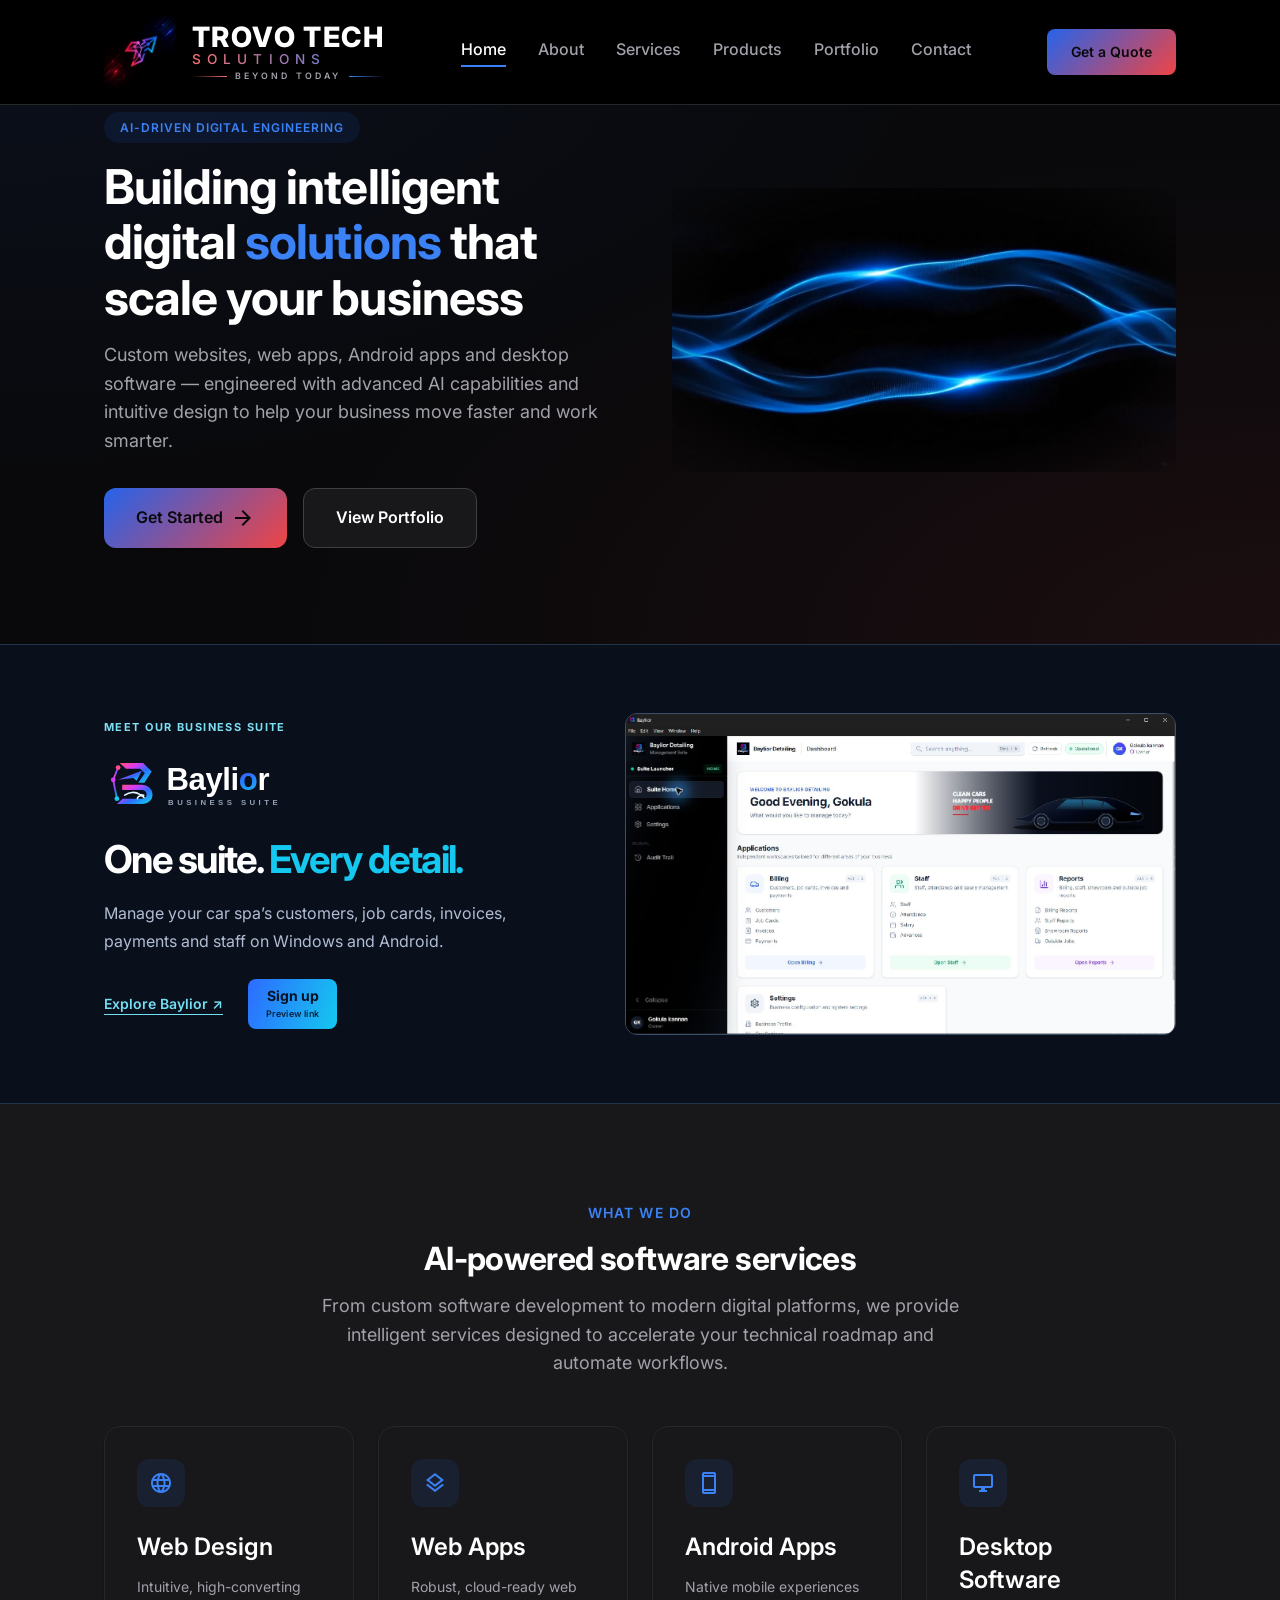
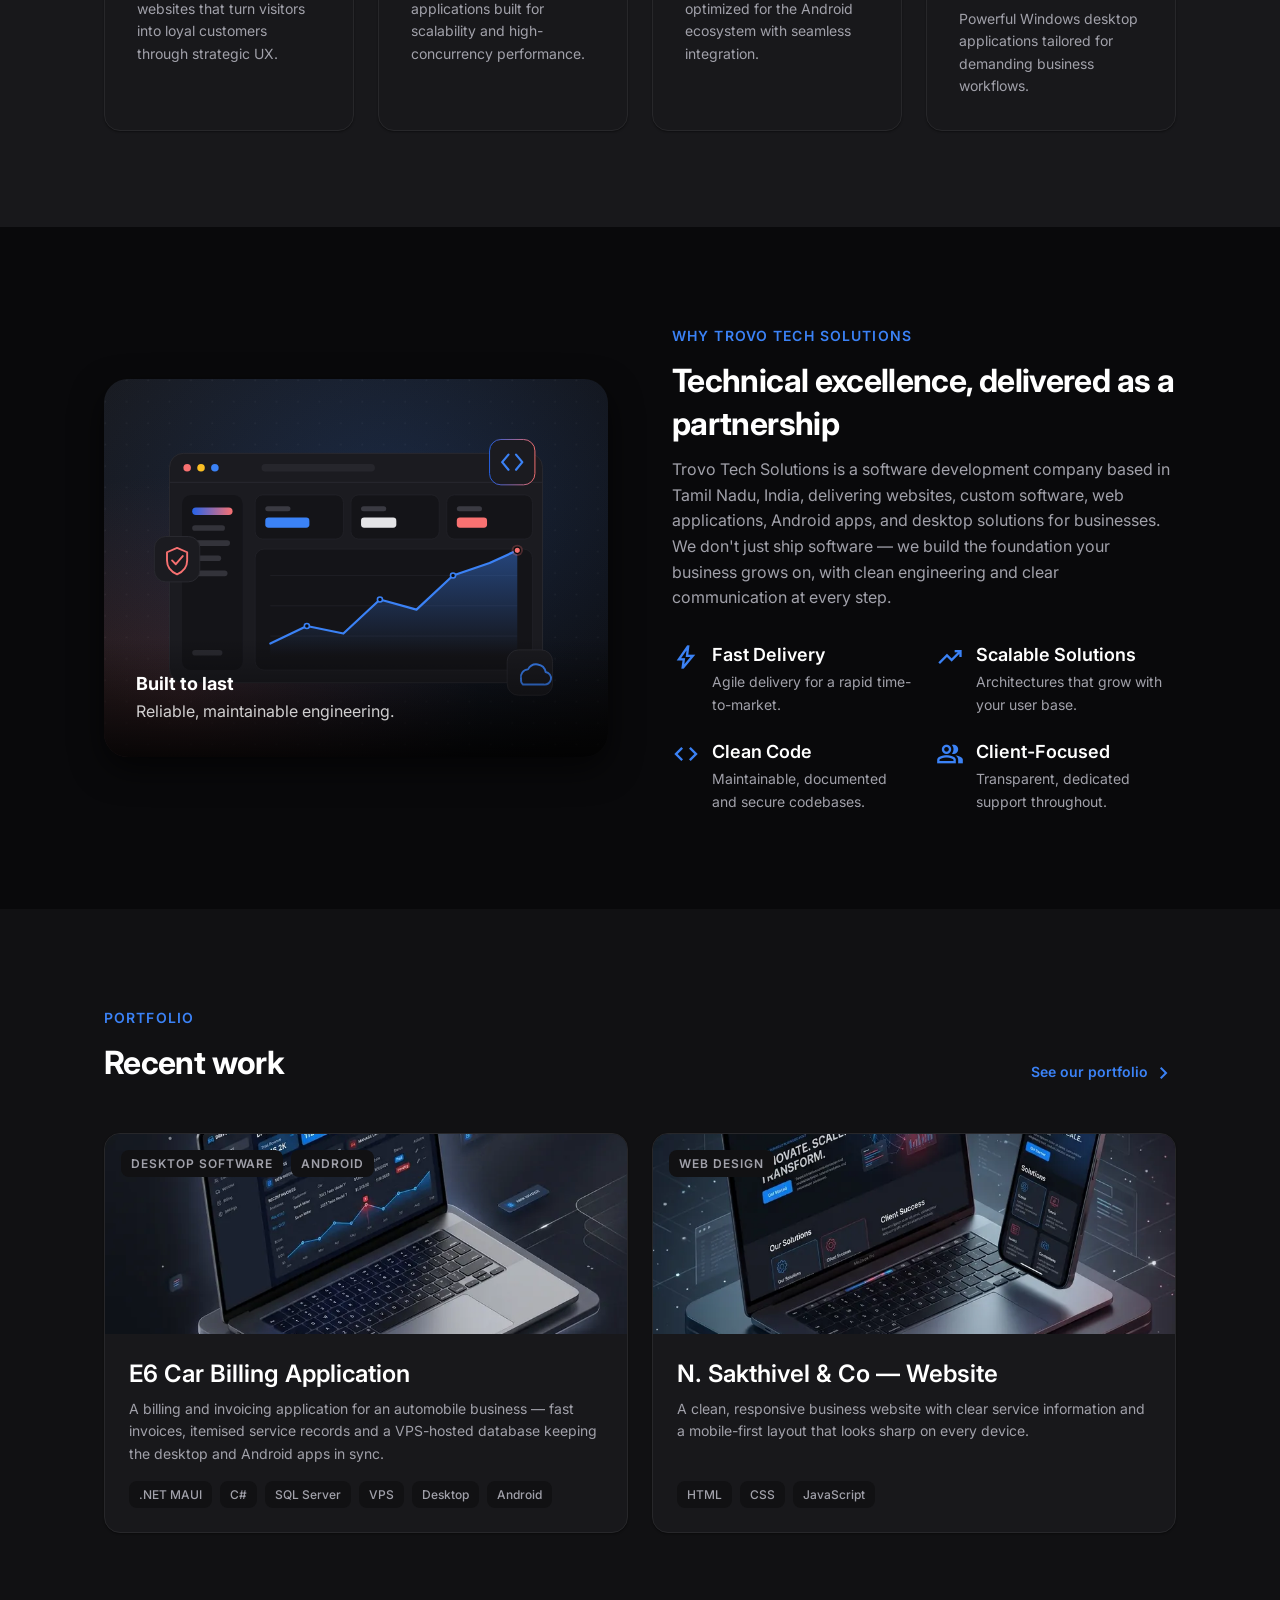
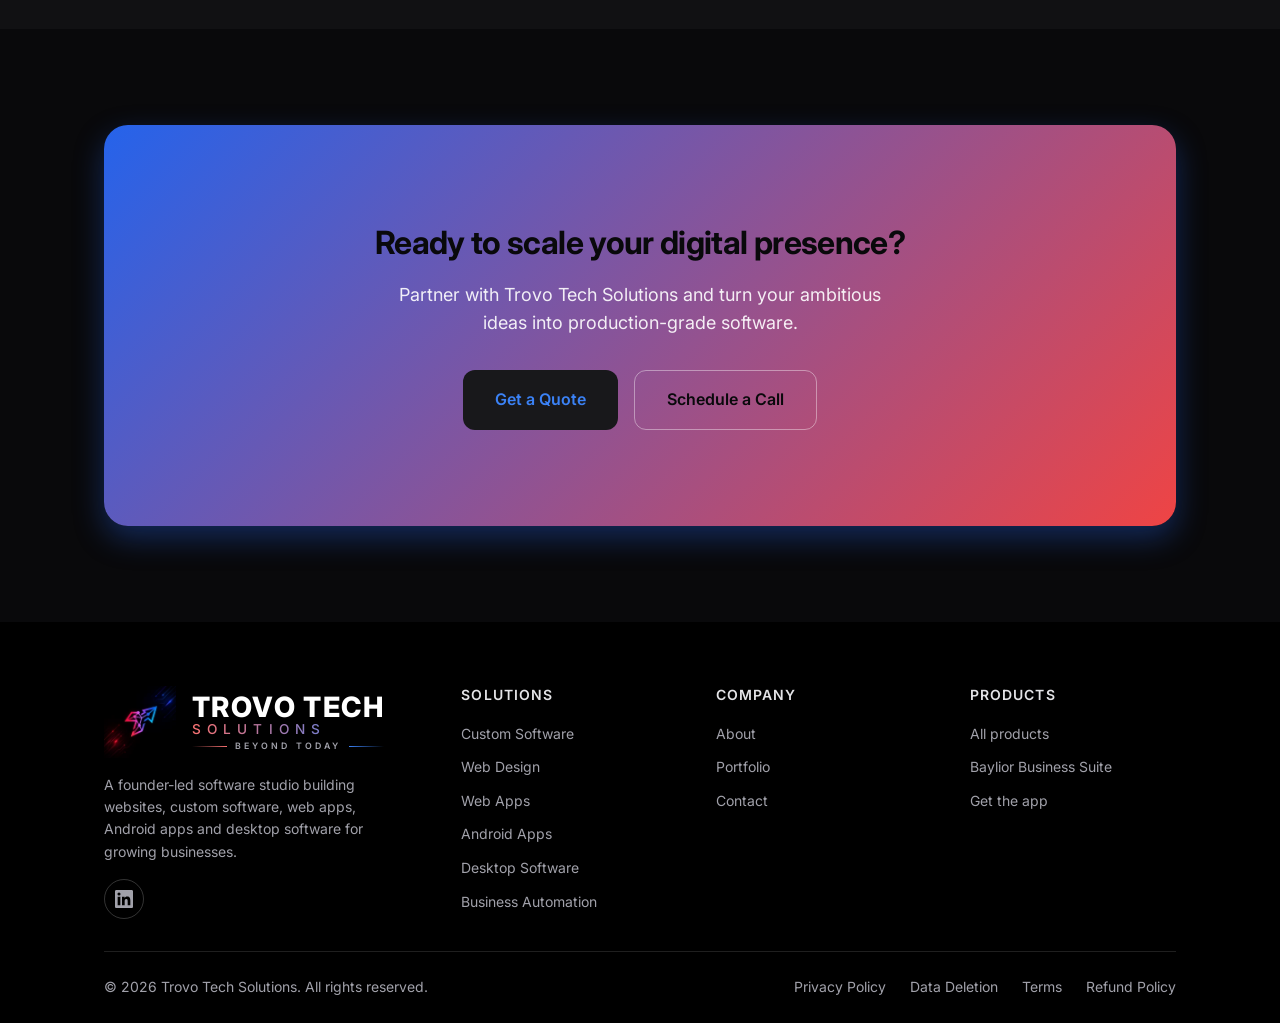
==== commit 41949765: "feat(products): Products page and simpler header (concept A) - New /products/ page: industry filter," ====
--- a/index.html
+++ b/index.html
@@ -47,26 +47,39 @@
     "sameAs": ["https://www.linkedin.com/company/trovotechsolutions/"]
   }
   </script>
-<link rel="stylesheet" href="/css/baylior-discovery.css?v=1">
-<script src="/js/baylior-navigation.js?v=1" defer></script>
 <script src="/js/baylior-destinations.js?v=1" defer></script>
+  <link rel="stylesheet" href="/css/products.css?v=1">
+  <script src="/js/site-navigation.js?v=1" defer></script>
 </head>
 <body>
   <a href="#main" class="skip-link">Skip to content</a>
 
   <!-- ============ Navbar ============ -->
-  <header class="navbar bp-header"><div class="container navbar__inner"><a href="/index.html" class="brand-lockup">
-          <img src="/assets/logo-navbar.webp" alt="Trovo Tech Solutions" class="brand-lockup__icon" width="72" height="72" />
-          <div class="brand-lockup__text">
-            <span class="brand-lockup__title">Trovo Tech</span>
-            <span class="brand-lockup__subtitle">Solutions</span>
-            <span class="brand-lockup__tagline">Beyond Today</span>
-          </div>
-        </a><nav class="nav-links" id="site-navigation" aria-label="Primary"><div class="bp-products"><button class="bp-products-toggle" type="button" aria-expanded="false" aria-controls="baylior-products-panel">Products <span aria-hidden="true">⌄</span></button>
-<div class="bp-panel" id="baylior-products-panel" hidden>
-<div class="bp-panel-main"><a href="/products/baylior/" class="bp-logo-link"><img src="/assets/baylior/baylior-lockup-on-dark.svg" width="220" height="59" alt="Baylior Business Suite"></a><p class="bp-tagline">One suite. <span>Every detail.</span></p><p class="bp-description">Business software for car wash and detailing businesses, on Windows and Android.</p><div class="bp-panel-actions"><a class="bp-action" data-baylior-destination="signup" href="/products/baylior/#preview-links">Sign up<small class="bp-placeholder">Preview link</small></a><a class="bp-action" data-baylior-destination="pricing" href="/products/baylior/#preview-links">View pricing<small class="bp-placeholder">Preview link</small></a></div><a href="/products/baylior/" class="bp-explore">Explore Baylior <span aria-hidden="true">↗</span></a></div>
-<div class="bp-quick"><p class="bp-eyebrow">Explore the suite</p><a href="/products/baylior/#billing-invoices"><span class="material-symbols-outlined" aria-hidden="true">receipt_long</span>Billing and invoices<span class="bp-quick-arrow" aria-hidden="true">↗</span></a><a href="/products/baylior/#job-cards"><span class="material-symbols-outlined" aria-hidden="true">assignment</span>Job cards<span class="bp-quick-arrow" aria-hidden="true">↗</span></a><a href="/products/baylior/#customers-vehicles"><span class="material-symbols-outlined" aria-hidden="true">directions_car</span>Customers and vehicles<span class="bp-quick-arrow" aria-hidden="true">↗</span></a><a href="/products/baylior/#staff"><span class="material-symbols-outlined" aria-hidden="true">groups</span>Staff<span class="bp-quick-arrow" aria-hidden="true">↗</span></a><a href="/products/baylior/#reports"><span class="material-symbols-outlined" aria-hidden="true">monitoring</span>Reports<span class="bp-quick-arrow" aria-hidden="true">↗</span></a><a href="/products/baylior/#modules"><span class="material-symbols-outlined" aria-hidden="true">hub</span>Franchise and showroom<span class="bp-quick-arrow" aria-hidden="true">↗</span></a></div><p class="bp-panel-footer">Built by Trovo Tech Solutions · More products coming</p>
-</div></div><a href="/services.html">Services</a><a href="/projects.html">Portfolio</a><a href="/about.html">About</a><a href="/contact.html">Contact</a><div class="bp-mobile-actions"><a href="/products/baylior/#get-the-app">Get the app</a><a class="bp-action" data-baylior-destination="signup" href="/products/baylior/#preview-links">Sign up<small class="bp-placeholder">Preview link</small></a></div></nav><div class="bp-header-actions"><a class="bp-get-app" href="/products/baylior/#get-the-app">Get the app</a><a class="bp-action" data-baylior-destination="signup" href="/products/baylior/#preview-links">Sign up<small class="bp-placeholder">Preview link</small></a></div><button class="nav-toggle" type="button" aria-label="Open navigation" aria-expanded="false" aria-controls="site-navigation"><span class="material-symbols-outlined" aria-hidden="true">menu</span></button></div></header>
+  <header class="navbar site-header">
+    <div class="container navbar__inner">
+      <a href="/index.html" class="brand-lockup">
+        <img src="/assets/logo-navbar.webp" alt="Trovo Tech Solutions" class="brand-lockup__icon" width="72" height="72" />
+        <div class="brand-lockup__text">
+          <span class="brand-lockup__title">Trovo Tech</span>
+          <span class="brand-lockup__subtitle">Solutions</span>
+          <span class="brand-lockup__tagline">Beyond Today</span>
+        </div>
+      </a>
+      <nav class="nav-links" id="site-navigation" aria-label="Primary">
+        <a href="/index.html" aria-current="page">Home</a>
+        <a href="/about.html">About</a>
+        <a href="/services.html">Services</a>
+        <a href="/products/">Products</a>
+        <a href="/projects.html">Portfolio</a>
+        <a href="/contact.html">Contact</a>
+        <a class="nav-quote" href="/contact.html">Get a Quote</a>
+      </nav>
+      <a href="/contact.html" class="btn btn--primary">Get a Quote</a>
+      <button class="nav-toggle" type="button" aria-label="Open menu" aria-expanded="false" aria-controls="site-navigation">
+        <span class="material-symbols-outlined" aria-hidden="true">menu</span>
+      </button>
+    </div>
+  </header>
 
   <main id="main">
     <!-- ============ Hero ============ -->
@@ -263,7 +276,14 @@
             <li><a href="contact.html">Contact</a></li>
           </ul>
         </div>
-      <div class="bp-footer-products"><h2>Products</h2><ul class="footer__links"><li><a href="/products/baylior/">Baylior Business Suite</a></li><li><a href="/products/baylior/#get-the-app">Get the app</a></li><li><a href="/products/baylior/#preview-links" data-baylior-destination="pricing">View pricing <small class="bp-placeholder">Preview link</small></a></li></ul></div>
+      <div class="footer-products">
+          <h2>Products</h2>
+          <ul class="footer__links">
+            <li><a href="/products/">All products</a></li>
+            <li><a href="/products/baylior/">Baylior Business Suite</a></li>
+            <li><a href="/products/baylior/#get-the-app">Get the app</a></li>
+          </ul>
+        </div>
 </div>
       <div class="footer__bottom">
         <p>&copy; <span data-year>2026</span> Trovo Tech Solutions. All rights reserved.</p>
--- a/css/products.css
+++ b/css/products.css
@@ -0,0 +1,291 @@
+/* ==========================================================================
+   Trovo Tech Solutions — Products
+   Header current-page state, footer Products column, the home page Baylior
+   band and the /products/ page. Company pages keep the Trovo palette; Baylior
+   colours (blue/cyan on night) are used only inside Baylior blocks.
+   ========================================================================== */
+
+:root {
+  --baylior-blue: #2d6bff;
+  --baylior-cyan: #14c8f0;
+  --baylior-night: #0a0f1c;
+  --baylior-panel: #121a2b;
+  --baylior-line: #29364d;
+  --baylior-text: #eaf2ff;
+  --baylior-muted: #b0bdd3;
+  --baylior-gradient: linear-gradient(110deg, #2d6bff, #14c8f0);
+}
+
+/* ============================ Header ============================ */
+
+.nav-links a[aria-current="page"] {
+  color: var(--color-primary);
+  border-bottom-color: var(--color-secondary);
+}
+
+/* Six links plus Get a Quote are tight on small laptops: trim the logo and gaps. */
+@media (min-width: 1024px) and (max-width: 1199px) {
+  .site-header .navbar__inner { gap: var(--space-4); }
+  .site-header .brand-lockup__icon { height: 48px; width: auto; }
+  .site-header .brand-lockup__title { font-size: 1.3rem; }
+  .site-header .brand-lockup__subtitle { font-size: 0.7rem; }
+  .site-header .brand-lockup__tagline { font-size: 0.6rem; }
+  .site-header .nav-links { gap: var(--space-5); }
+  .site-header .nav-links a { font-size: var(--fs-sm); }
+}
+
+/* "Get a Quote" lives in the bar on desktop and inside the drawer below 1024px. */
+.nav-quote { display: none; }
+
+@media (max-width: 1023px) {
+  .nav-links .nav-quote {
+    display: inline-flex;
+    margin-top: var(--space-3);
+    padding: 0.75rem 1.5rem;
+    border: 0;
+    border-radius: var(--radius-sm);
+    background: var(--gradient-brand);
+    color: #ffffff;
+    font-weight: var(--fw-semibold);
+  }
+}
+
+.site-header :focus-visible,
+.bp-home-band :focus-visible,
+.products-page :focus-visible {
+  outline: 3px solid var(--baylior-cyan);
+  outline-offset: 4px;
+  border-radius: 5px;
+}
+
+/* ============================ Footer ============================ */
+
+.footer__grid:has(.footer-products) { grid-template-columns: 1.5fr 1fr 1fr 1fr; }
+
+@media (max-width: 767px) {
+  .footer__grid:has(.footer-products) { grid-template-columns: 1fr; }
+}
+
+/* ============================ Baylior actions ============================ */
+
+.bp-action {
+  display: inline-flex;
+  flex-direction: column;
+  align-items: center;
+  justify-content: center;
+  min-height: 44px;
+  padding: 9px 18px;
+  border-radius: 8px;
+  background: var(--baylior-gradient);
+  color: #071122;
+  font-size: 14px;
+  font-weight: 700;
+  line-height: 1.2;
+  text-align: center;
+  white-space: nowrap;
+}
+.bp-action--outline {
+  background: #18243a;
+  border: 1px solid #41516b;
+  color: var(--baylior-text);
+}
+
+/* Shown until Phase 5 connects a verified sign-up address (see js/baylior-destinations.js). */
+.bp-placeholder {
+  display: block;
+  margin-top: 4px;
+  font-size: 9px;
+  font-weight: 500;
+  letter-spacing: 0.04em;
+}
+.bp-placeholder[hidden] { display: none; }
+
+.bp-explore {
+  display: inline-flex;
+  align-items: center;
+  gap: 10px;
+  min-height: 44px;
+  color: #74dff3;
+  font-size: 14px;
+  font-weight: 600;
+  text-decoration: underline;
+  text-underline-offset: 5px;
+}
+
+.bp-eyebrow {
+  margin-bottom: 17px;
+  color: #7cdff2;
+  font-size: 11px;
+  font-weight: 700;
+  letter-spacing: 0.13em;
+  text-transform: uppercase;
+}
+
+/* ============================ Home page band ============================ */
+
+.bp-home-band {
+  padding-block: 68px;
+  background: var(--baylior-night);
+  border-block: 1px solid #25334a;
+  color: var(--baylior-text);
+}
+.bp-home-inner {
+  display: grid;
+  grid-template-columns: 0.9fr 1.1fr;
+  gap: 70px;
+  align-items: center;
+}
+.bp-home-band h2 {
+  margin-block: 24px 18px;
+  font-size: clamp(29px, 3vw, 42px);
+  line-height: 1.15;
+  letter-spacing: -0.045em;
+}
+.bp-home-band h2 span { color: var(--baylior-cyan); }
+.bp-home-band p:not(.bp-eyebrow) {
+  max-width: 46ch;
+  color: var(--baylior-muted);
+  font-size: 16px;
+  line-height: 1.75;
+}
+.bp-band-actions {
+  display: flex;
+  flex-wrap: wrap;
+  align-items: center;
+  gap: 25px;
+  margin-top: 24px;
+}
+.bp-home-screen { display: block; min-width: 0; }
+.bp-home-screen img,
+.product-card__shot img {
+  width: 100%;
+  height: auto;
+  border: 1px solid #3c4d69;
+  border-radius: 12px;
+}
+
+@media (max-width: 1023px) {
+  .bp-home-inner { gap: 35px; }
+}
+@media (max-width: 767px) {
+  .bp-home-band { padding-block: 48px; }
+  .bp-home-inner { grid-template-columns: 1fr; }
+  .bp-home-inner > div > img { width: 180px; }
+}
+
+/* ============================ /products/ page ============================ */
+
+.products-filter {
+  display: flex;
+  flex-wrap: wrap;
+  align-items: center;
+  gap: var(--space-3);
+  margin-bottom: var(--space-6);
+}
+.products-filter__label {
+  margin-right: var(--space-2);
+  color: var(--color-text-muted);
+  font-size: var(--fs-sm);
+}
+.products-filter button {
+  min-height: 40px;
+  padding: 0.5rem 1rem;
+  border: 1px solid var(--color-border-strong);
+  border-radius: var(--radius-pill);
+  background: var(--color-surface);
+  color: var(--color-text);
+  font-size: var(--fs-sm);
+  font-weight: var(--fw-medium);
+  cursor: pointer;
+}
+.products-filter button:hover { border-color: var(--color-secondary); }
+.products-filter button[aria-pressed="true"] {
+  background: var(--color-secondary-tint);
+  border-color: var(--color-secondary);
+  color: var(--color-primary);
+}
+.products-filter__count { color: var(--color-text-muted); margin-left: 4px; }
+
+.products-grid {
+  display: grid;
+  gap: var(--space-5);
+}
+
+/* One product card. Baylior colours stay inside the card. */
+.product-card {
+  display: grid;
+  grid-template-columns: minmax(0, 0.95fr) minmax(0, 1.05fr);
+  gap: var(--space-7);
+  align-items: center;
+  padding: var(--space-7);
+  background: var(--baylior-night);
+  border: 1px solid #2c4769;
+  border-radius: var(--radius-xl);
+  color: var(--baylior-text);
+}
+.product-card[hidden] { display: none; }
+.product-card__tag {
+  display: inline-flex;
+  gap: var(--space-2);
+  margin-bottom: var(--space-5);
+  padding: 4px 12px;
+  border: 1px solid #34506b;
+  border-radius: var(--radius-pill);
+  color: #9fdff0;
+  font-size: var(--fs-xs);
+  font-weight: var(--fw-semibold);
+}
+.product-card__logo { width: 210px; height: auto; }
+.product-card h2 {
+  margin-block: var(--space-5) var(--space-3);
+  color: var(--baylior-text);
+  font-size: var(--fs-h3);
+  letter-spacing: -0.03em;
+}
+.product-card h2 span { color: var(--baylior-cyan); }
+.product-card p { color: var(--baylior-muted); }
+.product-card__features {
+  display: grid;
+  grid-template-columns: repeat(2, minmax(0, 1fr));
+  gap: var(--space-2) var(--space-5);
+  margin-block: var(--space-5);
+}
+.product-card__features li {
+  display: flex;
+  gap: var(--space-2);
+  color: #d6e4f6;
+  font-size: var(--fs-sm);
+}
+.product-card__features .material-symbols-outlined { color: var(--baylior-cyan); font-size: 18px; }
+.product-card__platforms { color: #93a5c0; font-size: var(--fs-xs); letter-spacing: 0.04em; }
+.product-card__actions {
+  display: flex;
+  flex-wrap: wrap;
+  align-items: center;
+  gap: var(--space-4);
+  margin-top: var(--space-5);
+}
+.product-card__shot { display: block; min-width: 0; }
+
+/* Honest "more coming" tile: an invitation, not an empty slot. */
+.products-next {
+  display: flex;
+  flex-wrap: wrap;
+  align-items: center;
+  justify-content: space-between;
+  gap: var(--space-4);
+  padding: var(--space-5) var(--space-6);
+  border: 1px dashed var(--color-border-strong);
+  border-radius: var(--radius-lg);
+}
+.products-next h3 { font-size: var(--fs-h4); margin-bottom: var(--space-1); }
+.products-next p { color: var(--color-text-muted); font-size: var(--fs-sm); }
+
+@media (max-width: 1023px) {
+  .product-card { grid-template-columns: 1fr; gap: var(--space-6); padding: var(--space-6); }
+}
+@media (max-width: 600px) {
+  .product-card { padding: var(--space-5); }
+  .product-card__features { grid-template-columns: 1fr; }
+  .product-card__logo { width: 170px; }
+}
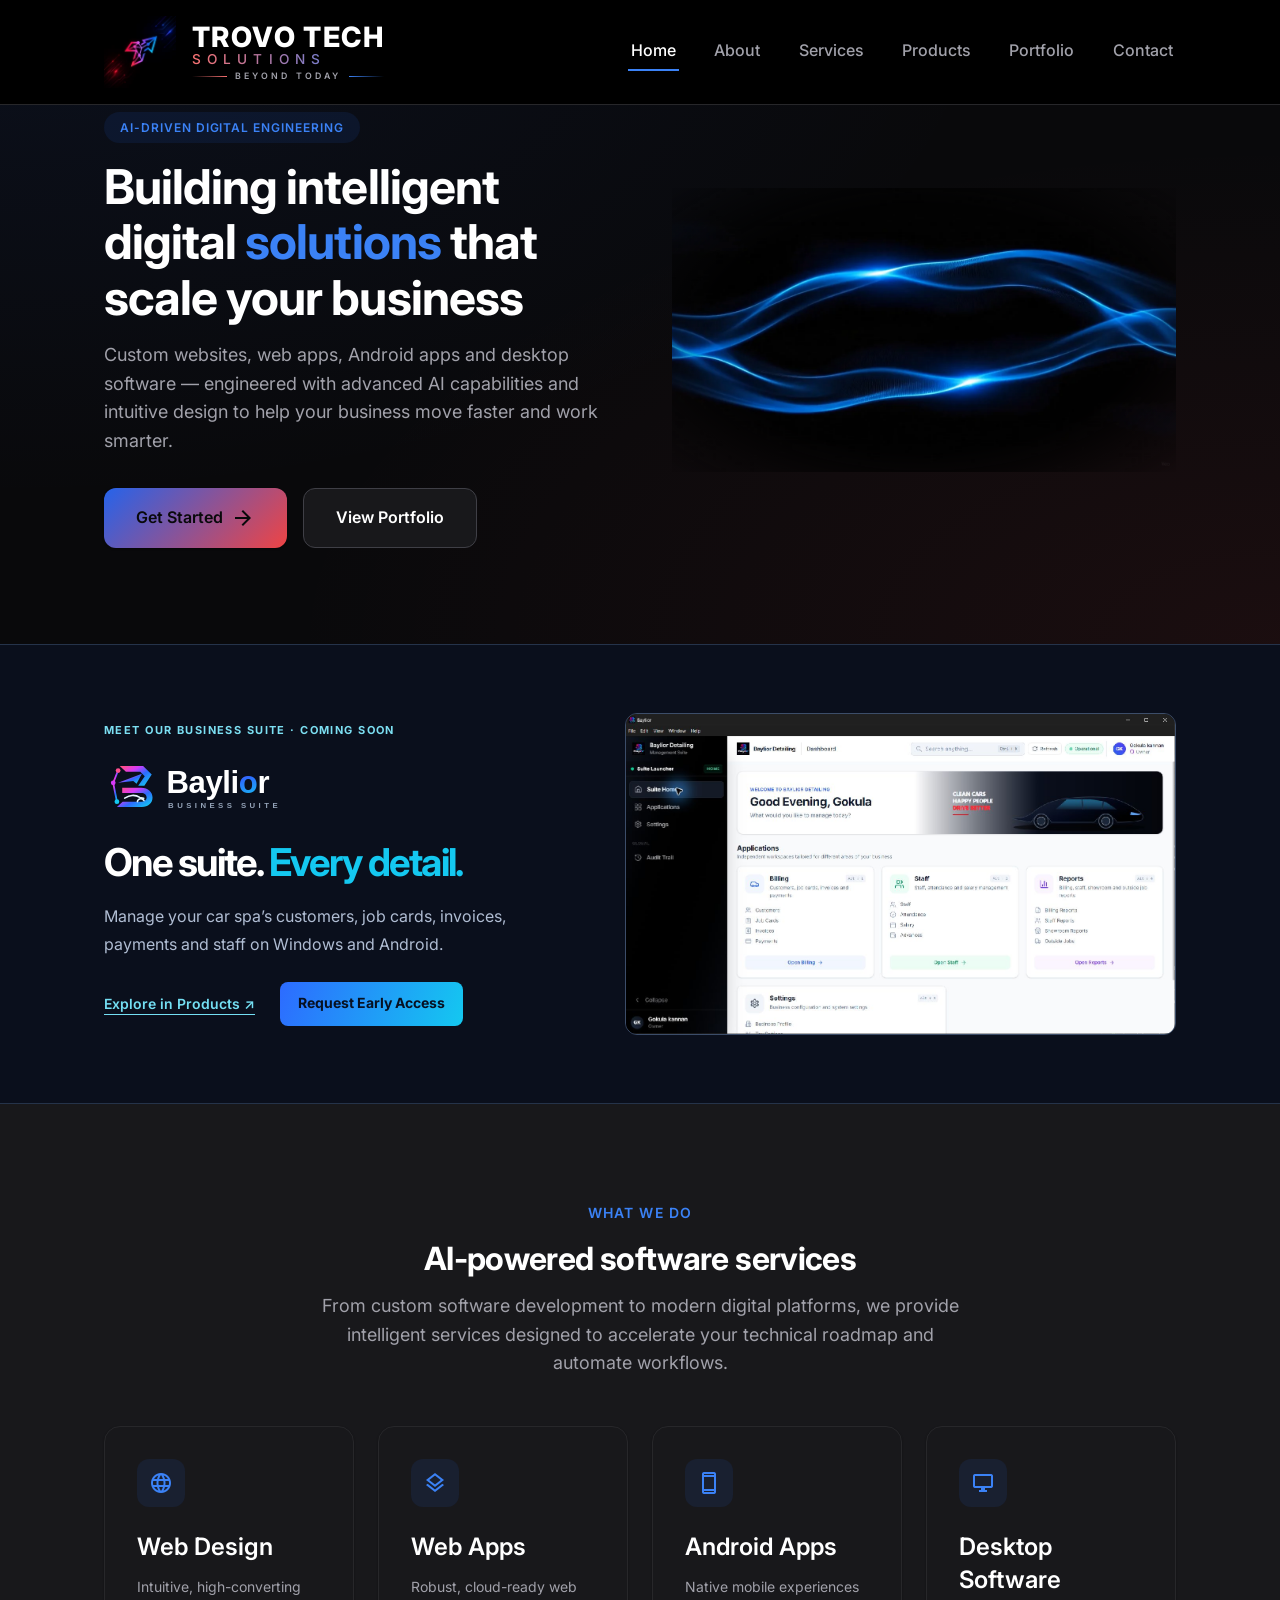
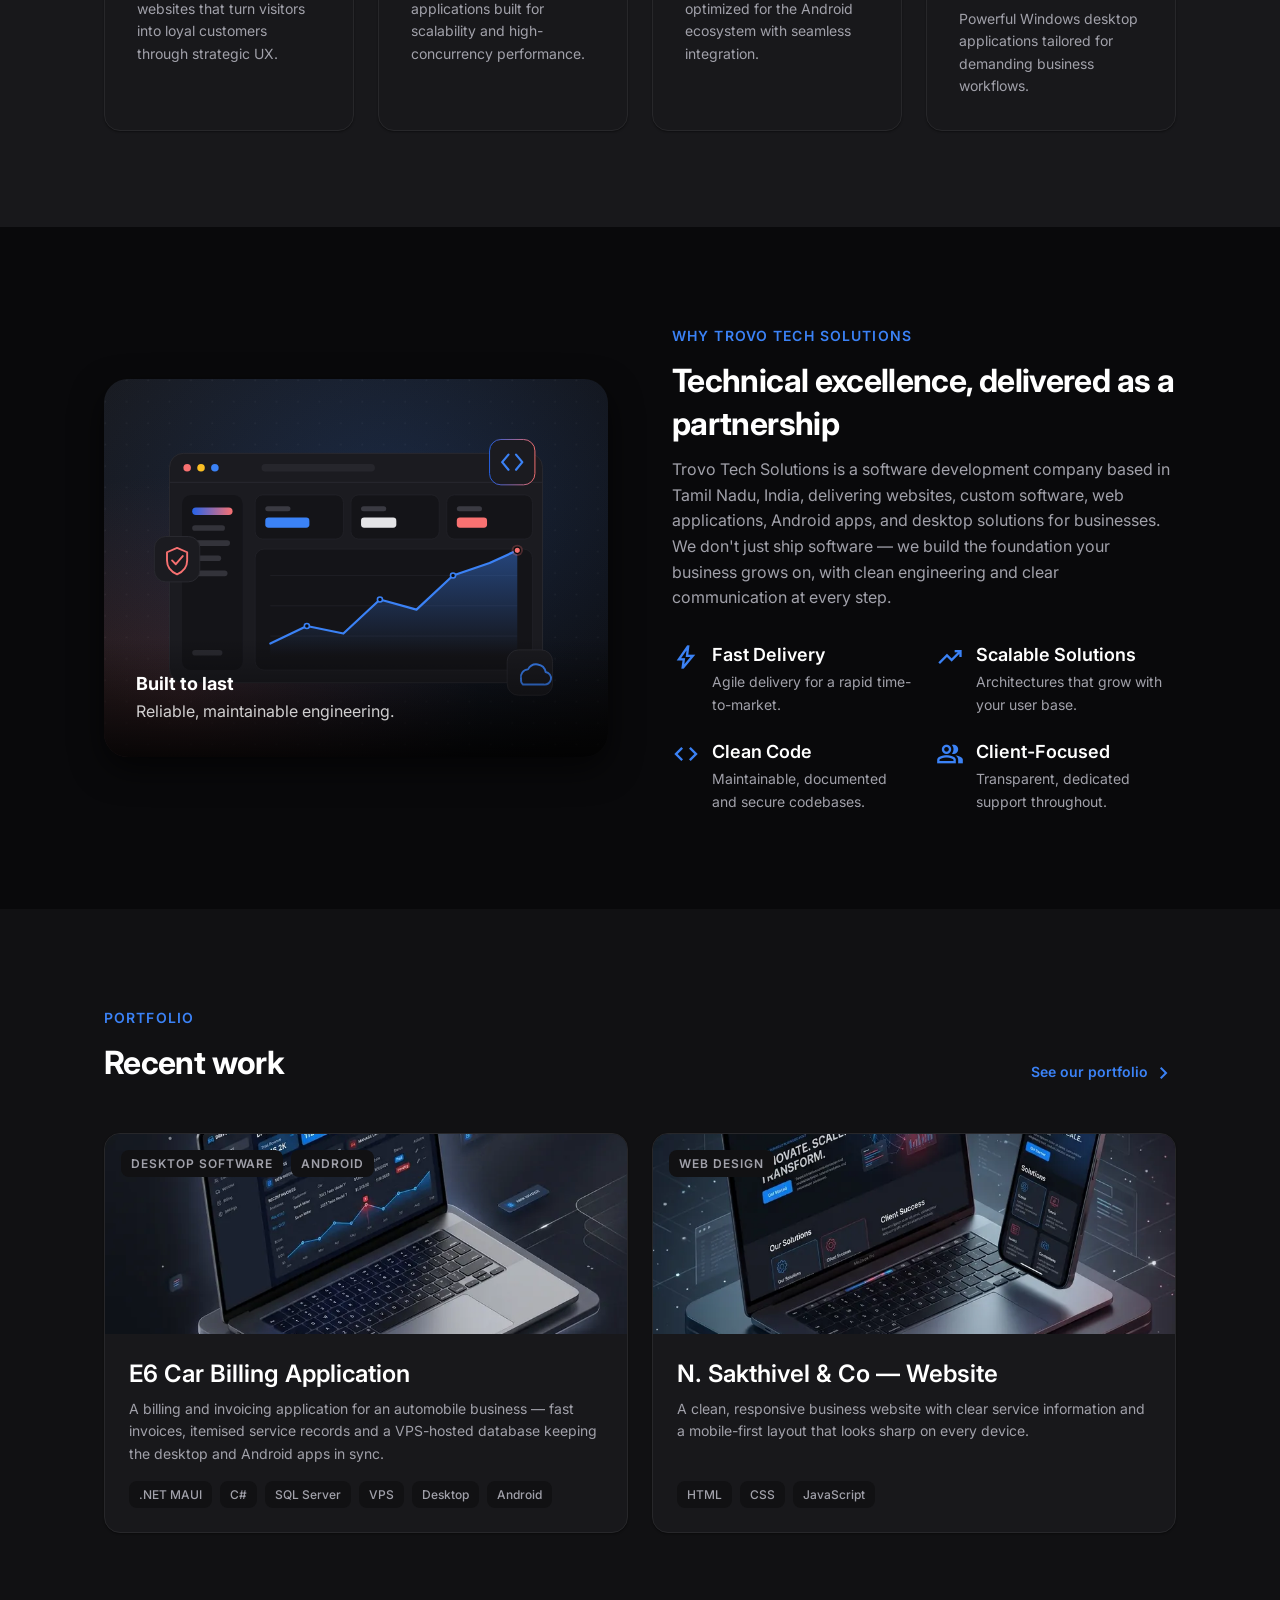
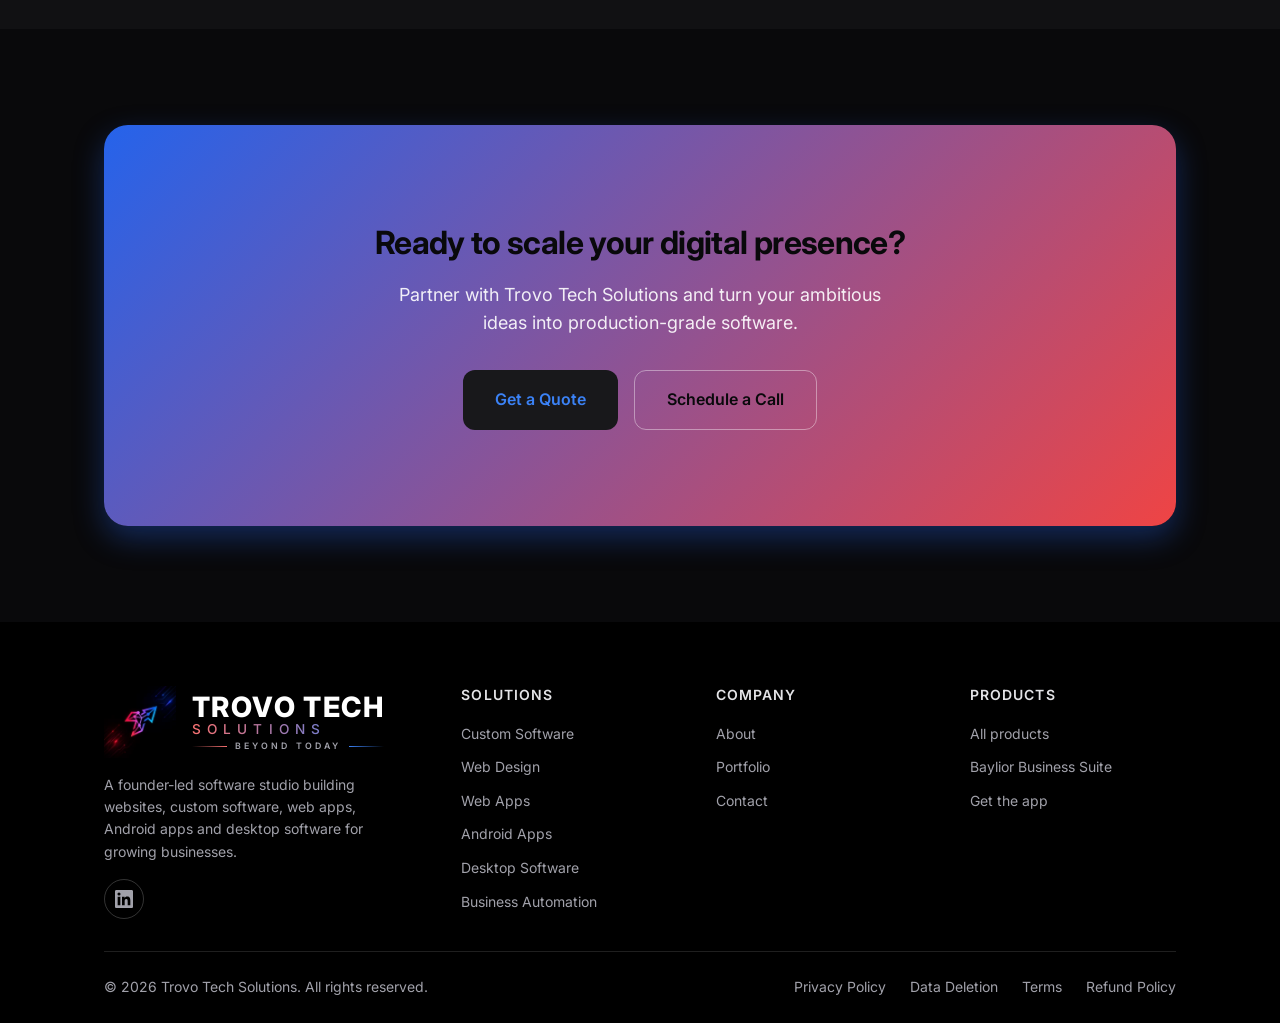
==== commit 9e4eb9df: "feat(navigation): unify header links, add products coming soon, and fix founder image fallback" ====
--- a/index.html
+++ b/index.html
@@ -27,9 +27,9 @@
   <link href="https://fonts.googleapis.com/css2?family=Inter:wght@400;500;600;700;800&family=Material+Symbols+Outlined:opsz,wght,FILL,GRAD@24,400,0,0&display=swap" rel="stylesheet" />
 
   <!-- Styles -->
-  <link rel="stylesheet" href="css/variables.css?v=8" />
-  <link rel="stylesheet" href="css/style.css?v=8" />
-  <link rel="stylesheet" href="css/responsive.css?v=8" />
+  <link rel="stylesheet" href="css/variables.css?v=10" />
+  <link rel="stylesheet" href="css/style.css?v=11" />
+  <link rel="stylesheet" href="css/responsive.css?v=11" />
   <!-- Structured data -->
   <script type="application/ld+json">
   {
@@ -48,7 +48,7 @@
   }
   </script>
 <script src="/js/baylior-destinations.js?v=1" defer></script>
-  <link rel="stylesheet" href="/css/products.css?v=1">
+  <link rel="stylesheet" href="/css/products.css?v=2">
   <script src="/js/site-navigation.js?v=1" defer></script>
 </head>
 <body>
@@ -58,7 +58,7 @@
   <header class="navbar site-header">
     <div class="container navbar__inner">
       <a href="/index.html" class="brand-lockup">
-        <img src="/assets/logo-navbar.webp" alt="Trovo Tech Solutions" class="brand-lockup__icon" width="72" height="72" />
+        <img src="assets/logo-navbar.webp" onerror="this.onerror=null;this.src='/assets/logo-navbar.webp';" alt="Trovo Tech Solutions" class="brand-lockup__icon" width="72" height="72" />
         <div class="brand-lockup__text">
           <span class="brand-lockup__title">Trovo Tech</span>
           <span class="brand-lockup__subtitle">Solutions</span>
@@ -72,9 +72,7 @@
         <a href="/products/">Products</a>
         <a href="/projects.html">Portfolio</a>
         <a href="/contact.html">Contact</a>
-        <a class="nav-quote" href="/contact.html">Get a Quote</a>
       </nav>
-      <a href="/contact.html" class="btn btn--primary">Get a Quote</a>
       <button class="nav-toggle" type="button" aria-label="Open menu" aria-expanded="false" aria-controls="site-navigation">
         <span class="material-symbols-outlined" aria-hidden="true">menu</span>
       </button>
@@ -111,7 +109,7 @@
           </div>
       </div>
     </section>
-<section class="bp-home-band" aria-labelledby="baylior-home-heading"><div class="container bp-home-inner"><div><p class="bp-eyebrow">Meet our business suite</p><img src="/assets/baylior/baylior-lockup-on-dark.svg" width="220" height="59" alt="Baylior Business Suite"><h2 id="baylior-home-heading">One suite. <span>Every detail.</span></h2><p>Manage your car spa’s customers, job cards, invoices, payments and staff on Windows and Android.</p><div class="bp-band-actions"><a class="bp-explore" href="/products/baylior/">Explore Baylior ↗</a><a class="bp-action" data-baylior-destination="signup" href="/products/baylior/#preview-links">Sign up<small class="bp-placeholder">Preview link</small></a></div></div><a class="bp-home-screen" href="/products/baylior/" aria-label="Explore Baylior"><img src="/assets/baylior/dashboard.png" width="1387" height="810" loading="lazy" alt="Baylior Windows app suite home with demo business data"></a></div></section>
+<section class="bp-home-band" aria-labelledby="baylior-home-heading"><div class="container bp-home-inner"><div><p class="bp-eyebrow">Meet our business suite &middot; Coming Soon</p><img src="assets/baylior/baylior-lockup-on-dark.svg" onerror="this.onerror=null;this.src='/assets/baylior/baylior-lockup-on-dark.svg';" width="220" height="59" alt="Baylior Business Suite"><h2 id="baylior-home-heading">One suite. <span>Every detail.</span></h2><p>Manage your car spa’s customers, job cards, invoices, payments and staff on Windows and Android.</p><div class="bp-band-actions"><a class="bp-explore" href="/products/">Explore in Products ↗</a><a class="bp-action" href="/contact.html">Request Early Access</a></div></div><div class="bp-home-screen"><img src="assets/baylior/dashboard.png" onerror="this.onerror=null;this.src='/assets/baylior/dashboard.png';" width="1387" height="810" loading="lazy" alt="Baylior Windows app suite home with demo business data"></div></div></section>
 
     <!-- ============ Services overview ============ -->
     <section class="section section--surface">
--- a/css/style.css
+++ b/css/style.css
@@ -242,17 +242,27 @@
   justify-content: space-between;
   padding-block: var(--space-4);
 }
-.nav-links { display: flex; align-items: center; gap: var(--space-6); }
+.nav-links {
+  display: flex;
+  align-items: center;
+  gap: var(--space-6);
+}
 .nav-links a {
   font-size: var(--fs-base);
   color: var(--color-text-muted);
   font-weight: var(--fw-medium);
-  padding-bottom: 2px;
+  padding: 0.35rem 0.2rem;
   border-bottom: 2px solid transparent;
   transition: color var(--transition), border-color var(--transition);
-}
-.nav-links a:hover { color: var(--color-secondary); }
-.nav-links a.is-active { color: var(--color-secondary); border-bottom-color: var(--color-secondary); }
+  text-decoration: none;
+  white-space: nowrap;
+}
+.nav-links a:hover { color: #ffffff; }
+.nav-links a.is-active,
+.nav-links a[aria-current="page"] {
+  color: #ffffff;
+  border-bottom-color: var(--color-secondary);
+}
 
 .nav-toggle { display: none; color: var(--color-primary); }
 
--- a/css/products.css
+++ b/css/products.css
@@ -23,31 +23,14 @@
   border-bottom-color: var(--color-secondary);
 }
 
-/* Six links plus Get a Quote are tight on small laptops: trim the logo and gaps. */
+/* Responsive adjustments on small laptops */
 @media (min-width: 1024px) and (max-width: 1199px) {
   .site-header .navbar__inner { gap: var(--space-4); }
-  .site-header .brand-lockup__icon { height: 48px; width: auto; }
-  .site-header .brand-lockup__title { font-size: 1.3rem; }
-  .site-header .brand-lockup__subtitle { font-size: 0.7rem; }
+  .site-header .brand-lockup__icon { height: 52px; width: auto; }
+  .site-header .brand-lockup__title { font-size: 1.4rem; }
+  .site-header .brand-lockup__subtitle { font-size: 0.72rem; }
   .site-header .brand-lockup__tagline { font-size: 0.6rem; }
-  .site-header .nav-links { gap: var(--space-5); }
-  .site-header .nav-links a { font-size: var(--fs-sm); }
-}
-
-/* "Get a Quote" lives in the bar on desktop and inside the drawer below 1024px. */
-.nav-quote { display: none; }
-
-@media (max-width: 1023px) {
-  .nav-links .nav-quote {
-    display: inline-flex;
-    margin-top: var(--space-3);
-    padding: 0.75rem 1.5rem;
-    border: 0;
-    border-radius: var(--radius-sm);
-    background: var(--gradient-brand);
-    color: #ffffff;
-    font-weight: var(--fw-semibold);
-  }
+  .site-header .nav-links { gap: var(--space-4); }
 }
 
 .site-header :focus-visible,
@@ -224,16 +207,50 @@
   color: var(--baylior-text);
 }
 .product-card[hidden] { display: none; }
+.product-card__tags-row {
+  display: flex;
+  flex-wrap: wrap;
+  align-items: center;
+  gap: var(--space-2);
+  margin-bottom: var(--space-4);
+}
 .product-card__tag {
   display: inline-flex;
   gap: var(--space-2);
-  margin-bottom: var(--space-5);
   padding: 4px 12px;
   border: 1px solid #34506b;
   border-radius: var(--radius-pill);
   color: #9fdff0;
   font-size: var(--fs-xs);
   font-weight: var(--fw-semibold);
+}
+.product-card__badge-coming-soon {
+  display: inline-flex;
+  align-items: center;
+  gap: 6px;
+  padding: 4px 12px;
+  border-radius: var(--radius-pill);
+  background: rgba(20, 200, 240, 0.15);
+  border: 1px solid var(--baylior-cyan);
+  color: var(--baylior-cyan);
+  font-size: var(--fs-xs);
+  font-weight: 700;
+  text-transform: uppercase;
+  letter-spacing: 0.08em;
+}
+.product-card__badge-coming-soon::before {
+  content: '';
+  display: inline-block;
+  width: 7px;
+  height: 7px;
+  border-radius: 50%;
+  background: var(--baylior-cyan);
+  box-shadow: 0 0 8px var(--baylior-cyan);
+  animation: bpPulseGlow 2s infinite ease-in-out;
+}
+@keyframes bpPulseGlow {
+  0%, 100% { opacity: 1; transform: scale(1); }
+  50% { opacity: 0.4; transform: scale(0.85); }
 }
 .product-card__logo { width: 210px; height: auto; }
 .product-card h2 {
